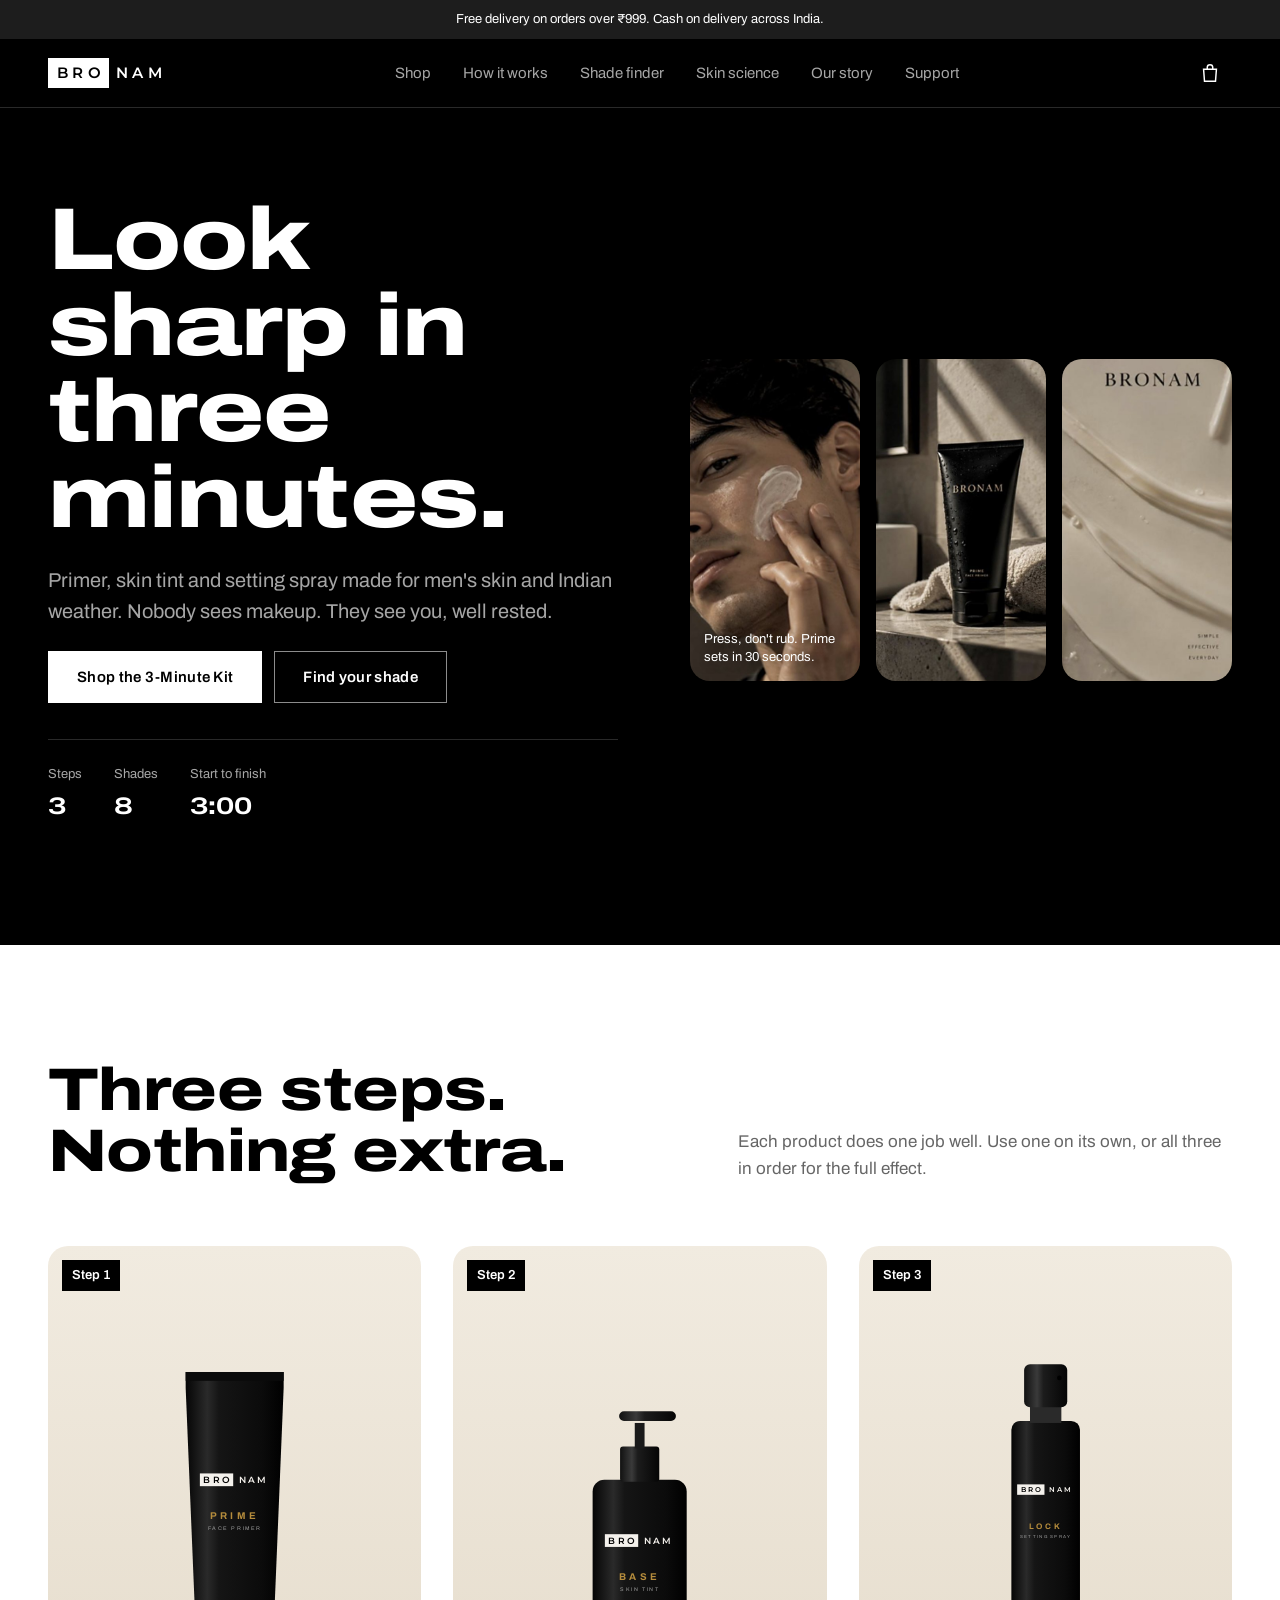
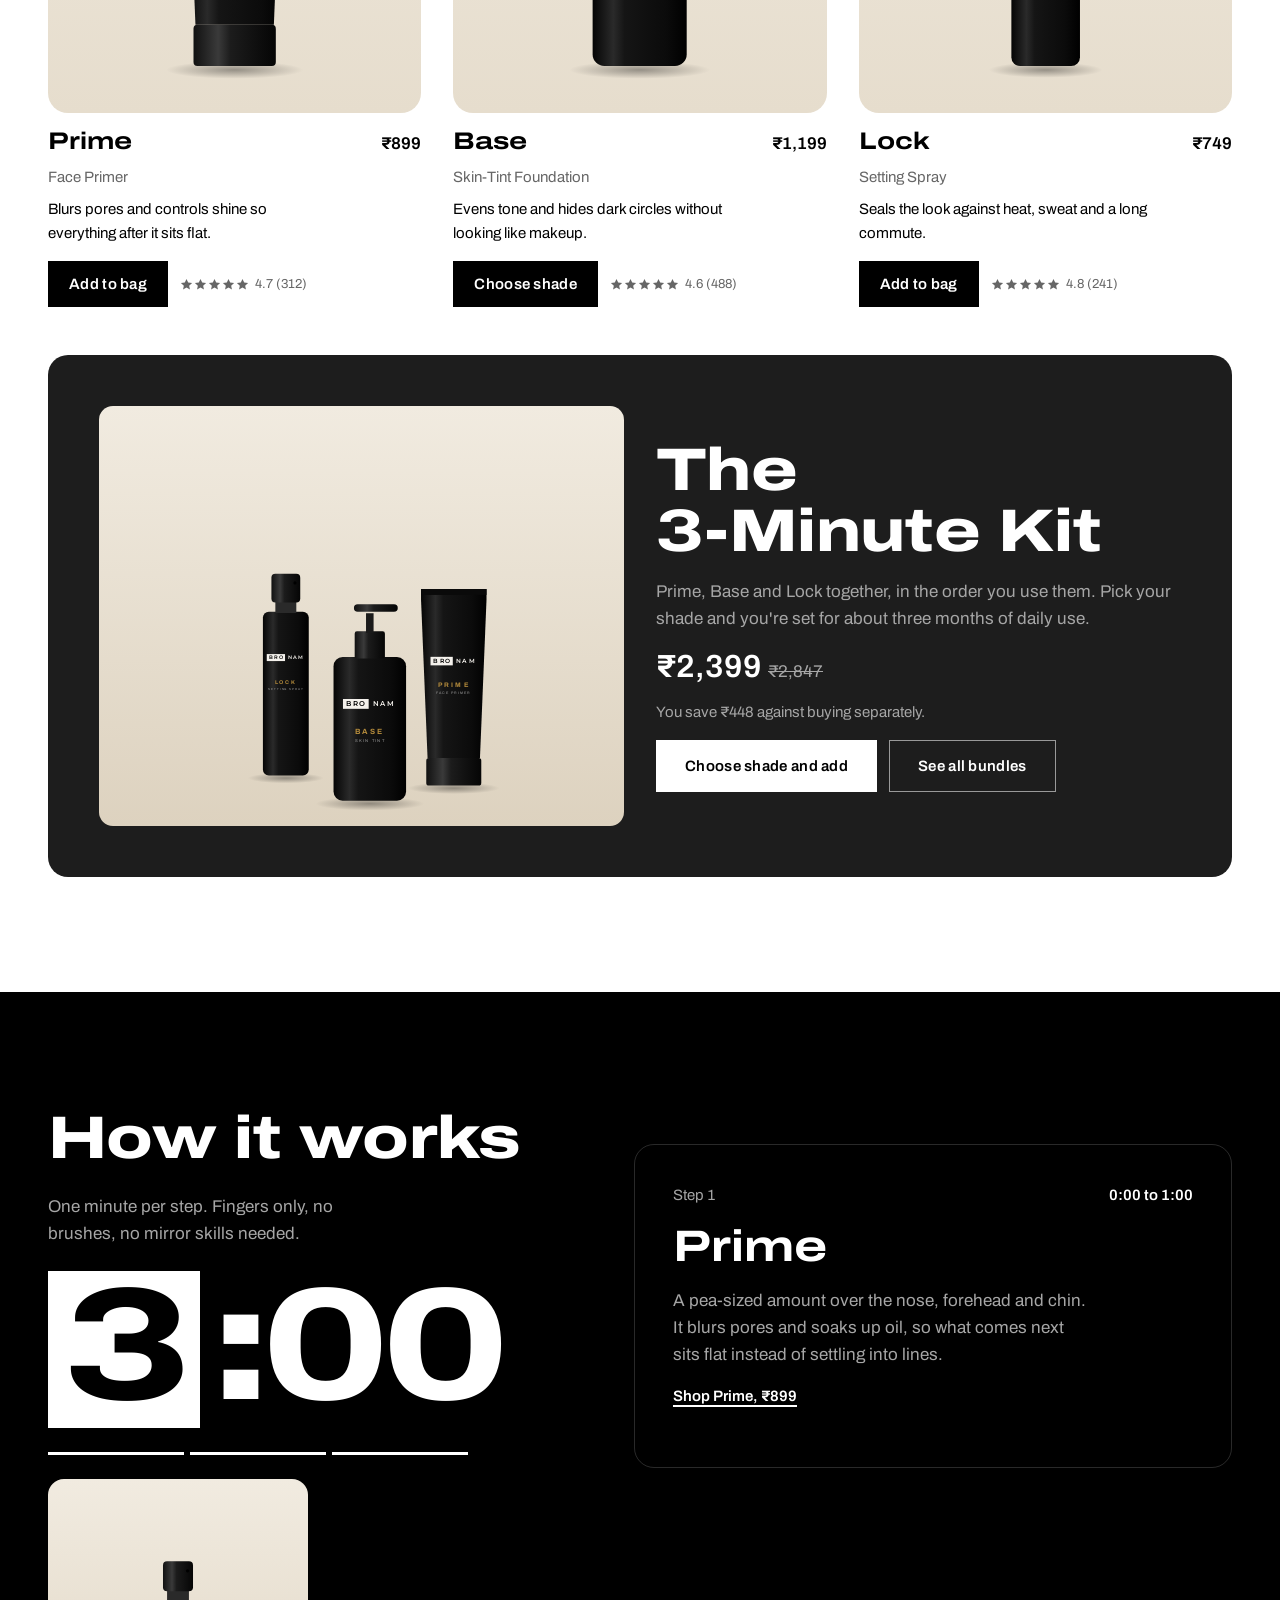
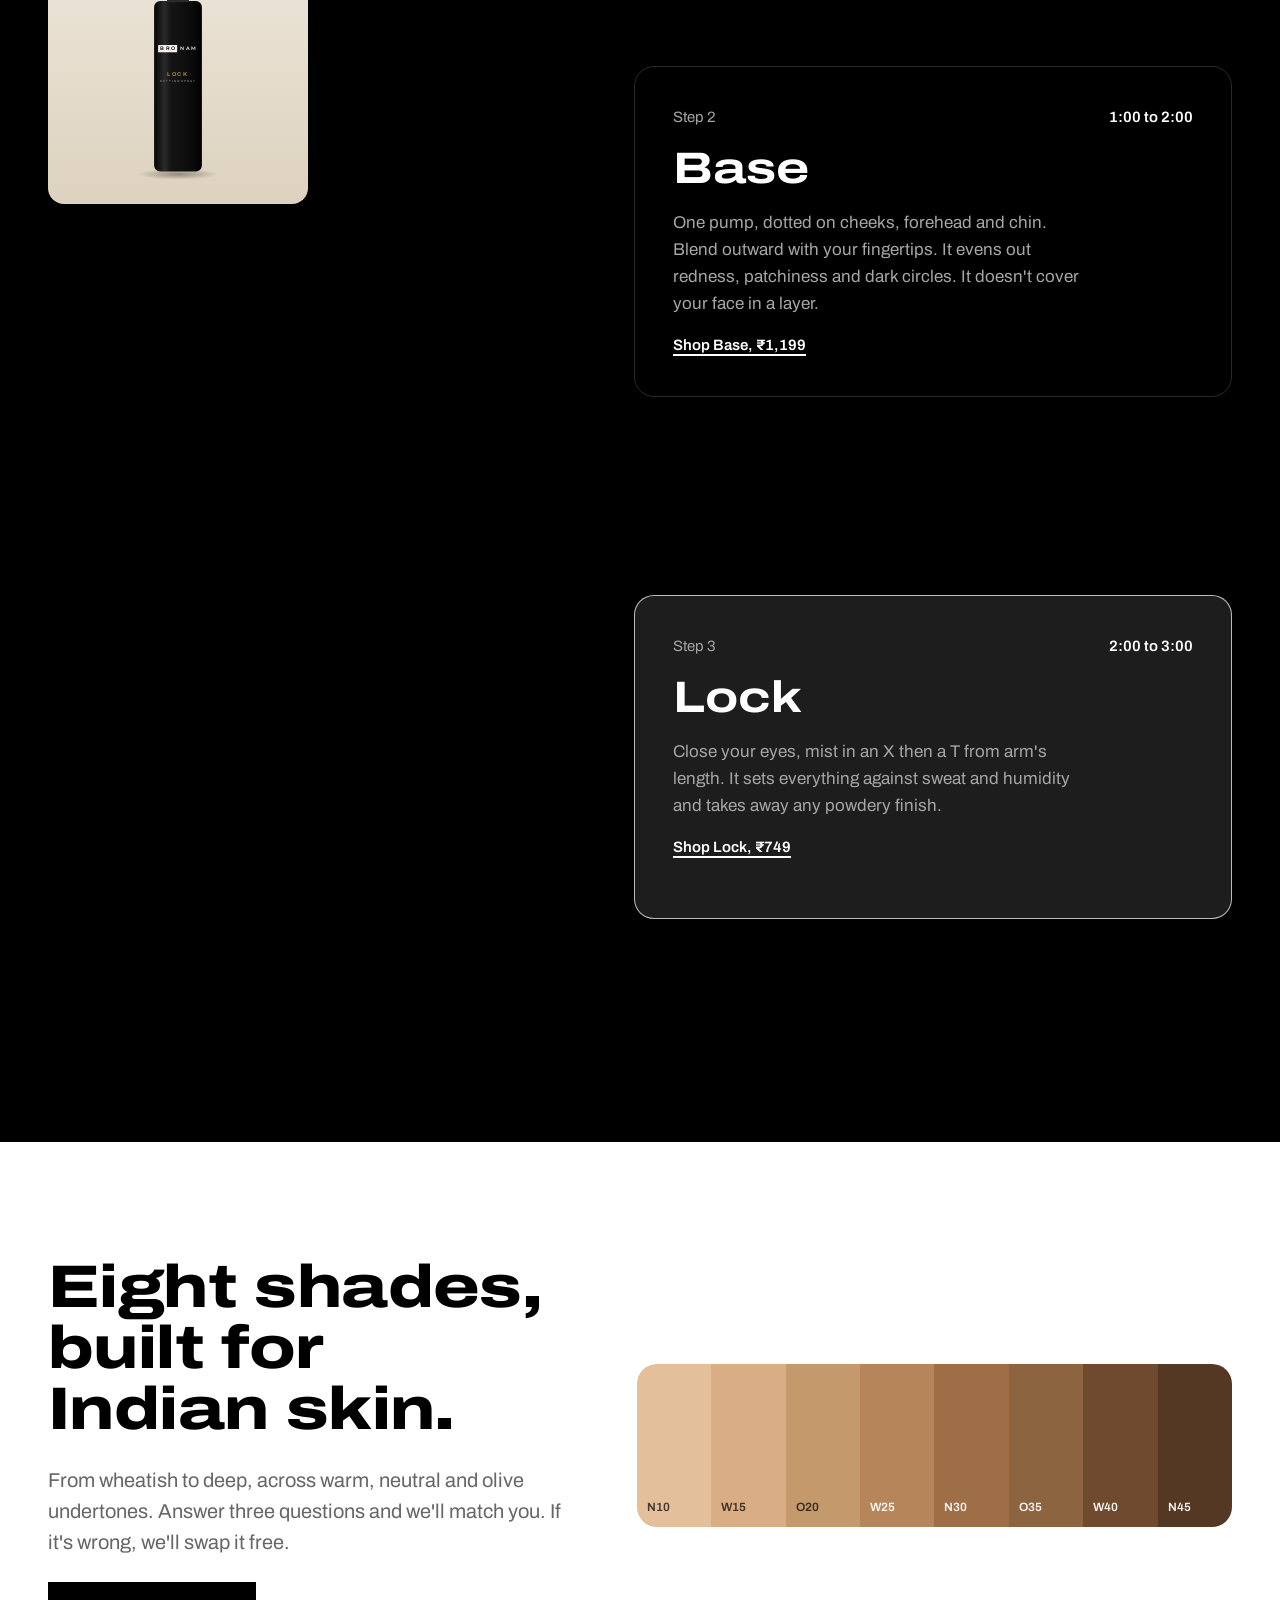
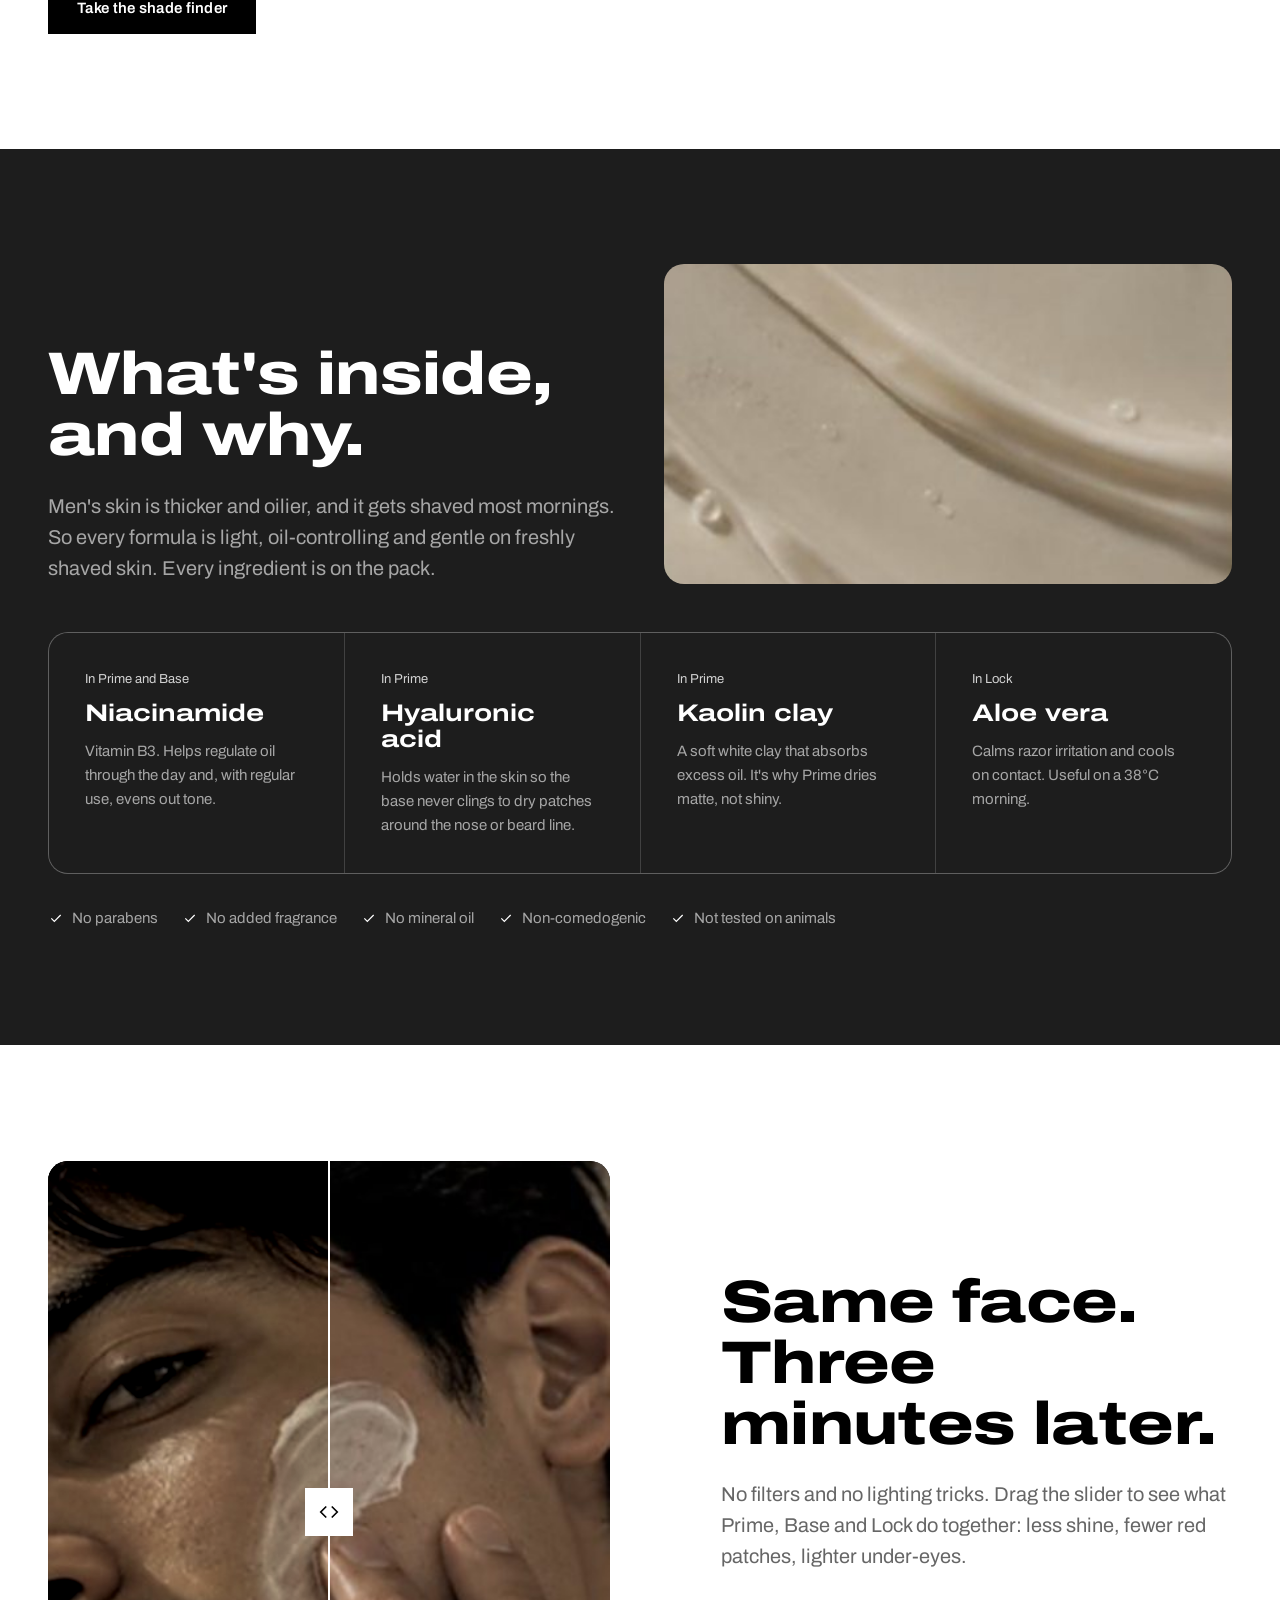
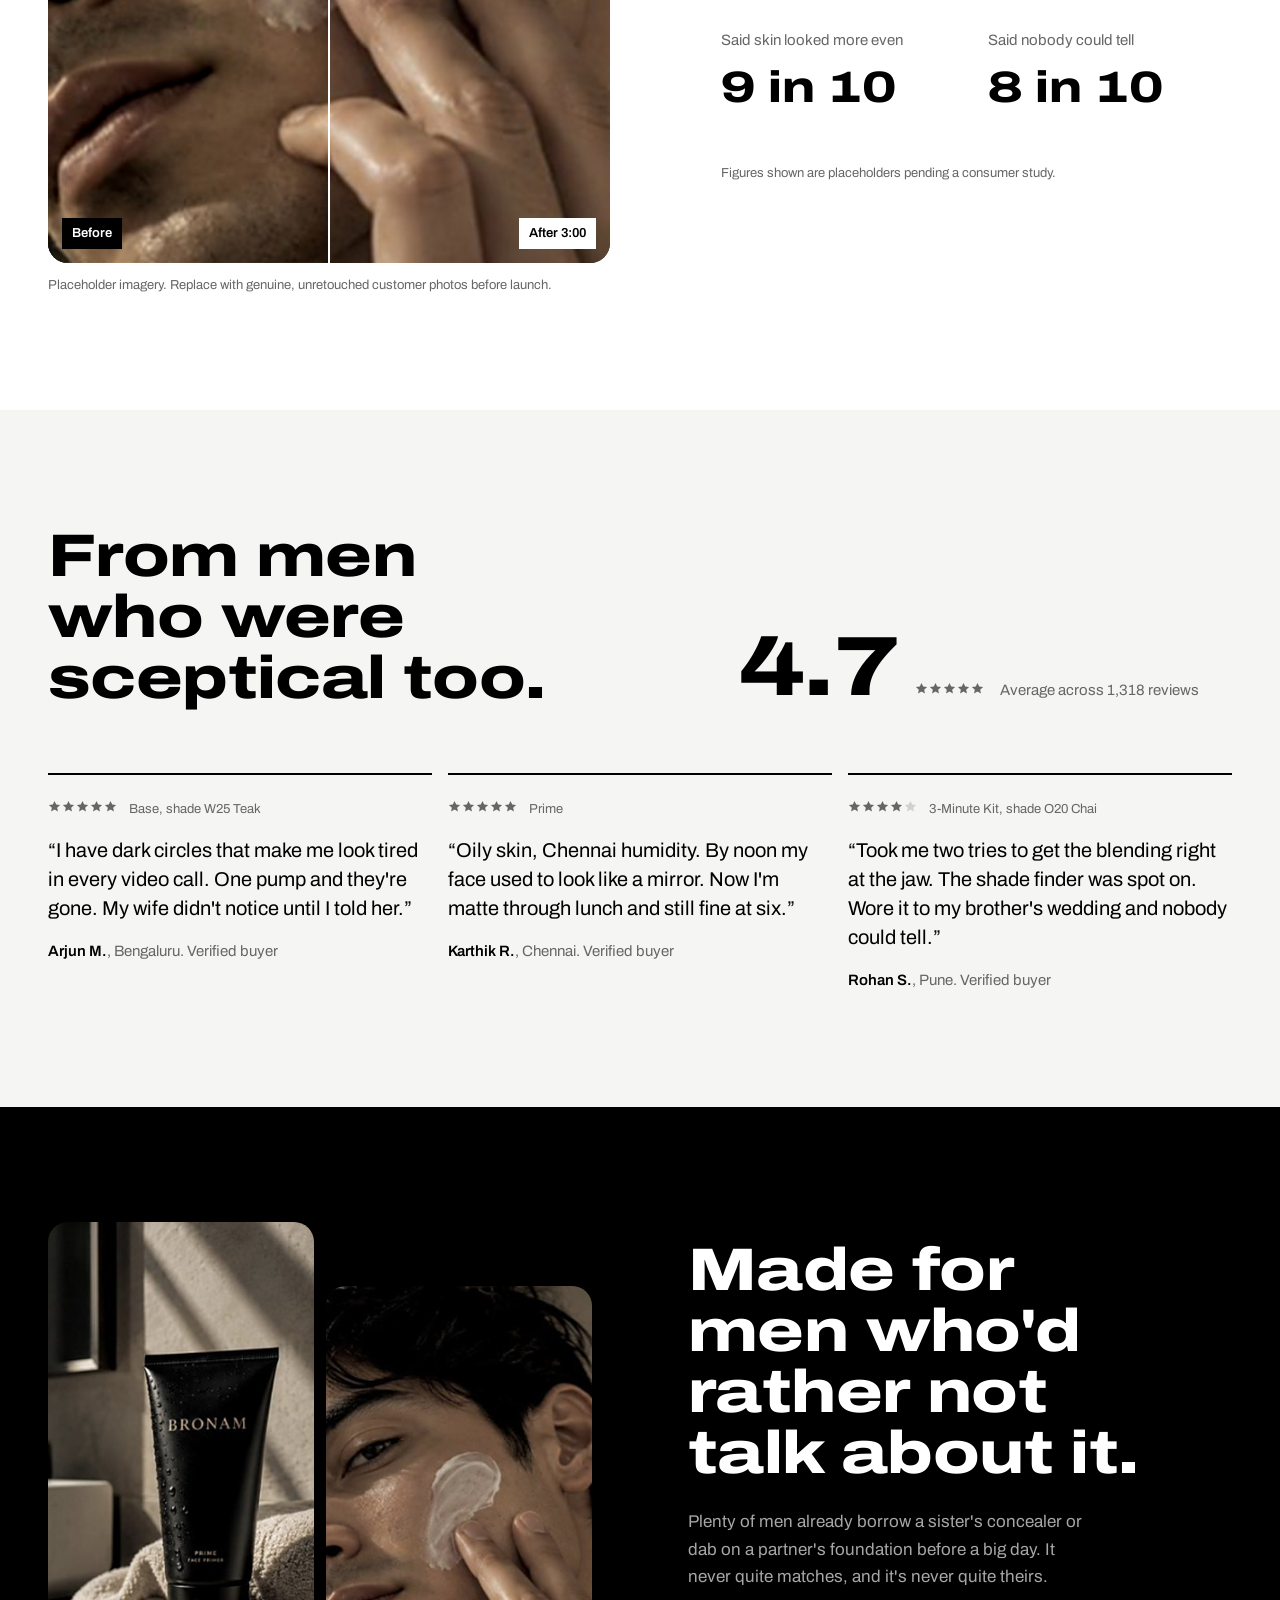
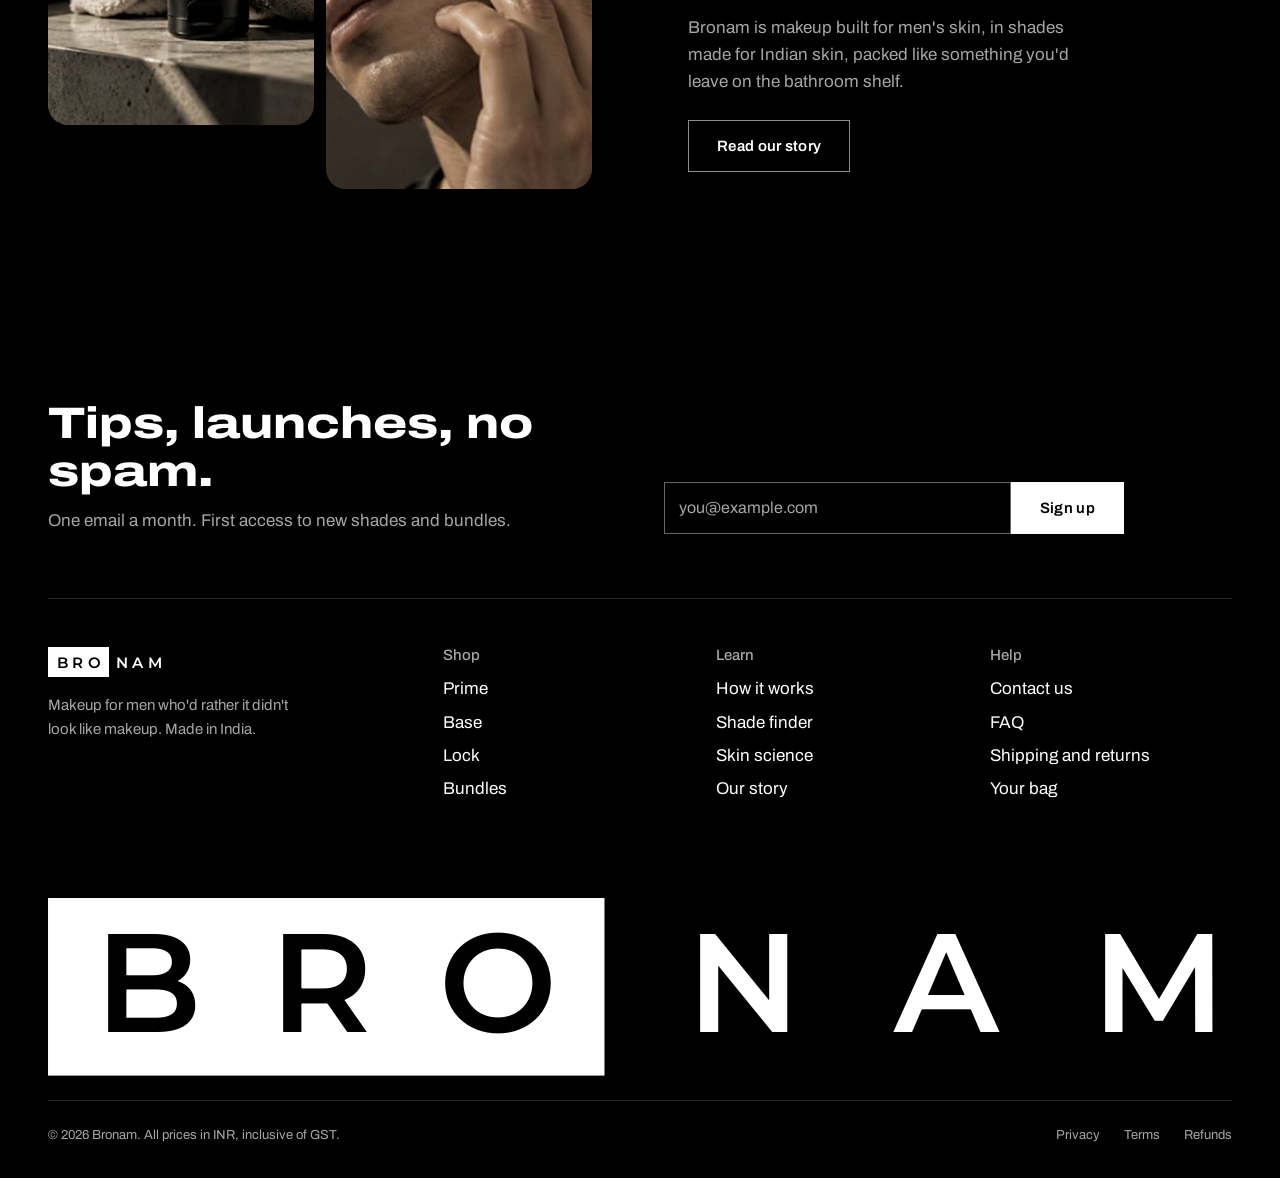
==== index.html @ a837ff8d "Build Bronam storefront: home, shop, product, shade finder, story, support, cart Static HTML/CSS/JS " ====
<!doctype html>
<html lang="en-IN">
<head>
  <meta charset="utf-8">
  <meta name="viewport" content="width=device-width, initial-scale=1">
  <title>Bronam: Look sharp in three minutes</title>
  <meta name="description" content="Primer, skin tint and setting spray for men. Built for Indian skin and Indian weather. Ready in three minutes.">
  <meta name="theme-color" content="#000000">
  <link rel="icon" href="assets/img/favicon.svg" type="image/svg+xml">
  <link rel="preload" href="assets/fonts/archivo-latin.woff2" as="font" type="font/woff2" crossorigin>
  <link rel="stylesheet" href="assets/css/styles.css">
</head>
<body data-page="home">
  <a class="skip-link" href="#main">Skip to content</a>

  <div class="announce">Free delivery on orders over ₹999. Cash on delivery across India.</div>
  <header class="site-header">
    <div class="wrap site-header__inner">
      <a class="logo" href="index.html" aria-label="Bronam home"><span class="logo__box">BRO</span><span class="logo__rest">NAM</span></a>
      <nav class="nav" aria-label="Primary">
        <a href="shop.html">Shop</a>
        <a href="index.html#routine">How it works</a>
        <a href="shade-finder.html">Shade finder</a>
        <a href="index.html#science">Skin science</a>
        <a href="about.html">Our story</a>
        <a href="support.html">Support</a>
      </nav>
      <div class="header-actions">
        <a class="icon-btn" href="cart.html" data-open-cart aria-label="Bag">
          <svg viewBox="0 0 24 24" fill="none" stroke="currentColor" stroke-width="1.6" aria-hidden="true"><path d="M5 8h14l-1 13H6L5 8Z"/><path d="M9 8V6a3 3 0 0 1 6 0v2"/></svg>
          <span class="cart-count"></span>
        </a>
        <button class="icon-btn menu-toggle" data-open-menu aria-controls="mobile-menu" aria-expanded="false" aria-label="Open menu">
          <svg viewBox="0 0 24 24" fill="none" stroke="currentColor" stroke-width="1.6" aria-hidden="true"><path d="M3 7h18M3 12h18M3 17h18"/></svg>
        </button>
      </div>
    </div>
  </header>

  <main id="main">
    <!-- HERO -->
    <section class="hero on-dark" aria-labelledby="hero-title">
      <div class="wrap hero__grid">
        <div class="hero__copy">
          <h1 id="hero-title" class="display h1">Look sharp in three minutes.</h1>
          <p class="lede">Primer, skin tint and setting spray made for men's skin and Indian weather. Nobody sees makeup. They see you, well rested.</p>
          <div class="btn-row">
            <a class="btn" href="product.html?id=kit">Shop the 3-Minute Kit</a>
            <a class="btn btn--ghost" href="shade-finder.html">Find your shade</a>
          </div>
          <dl class="hero__facts">
            <div><dt>Steps</dt><dd>3</dd></div>
            <div><dt>Shades</dt><dd>8</dd></div>
            <div><dt>Start to finish</dt><dd class="num">3:00</dd></div>
          </dl>
        </div>
        <div class="hero__panels">
          <figure class="panel" style="margin:0">
            <img src="assets/img/model-apply.jpg" alt="Man pressing primer onto his cheek" width="430" height="924" fetchpriority="high">
            <figcaption class="panel__caption">Press, don't rub. Prime sets in 30 seconds.</figcaption>
          </figure>
          <figure class="panel" style="margin:0">
            <img src="assets/img/prime-tube-scene.jpg" alt="Black Bronam Prime tube on a stone basin" width="524" height="924">
          </figure>
          <figure class="panel panel--light" style="margin:0">
            <img src="assets/img/texture-cream.jpg" alt="Close-up of the primer's smooth texture" width="436" height="924">
          </figure>
        </div>
      </div>
    </section>

    <!-- PRODUCT RANGE -->
    <section class="section" aria-labelledby="range-title">
      <div class="wrap">
        <div class="section-head section-head--split">
          <h2 id="range-title" class="display h2">Three steps. Nothing extra.</h2>
          <p class="muted">Each product does one job well. Use one on its own, or all three in order for the full effect.</p>
        </div>
        <div class="product-grid" id="home-products"></div>

        <div class="kit-feature on-charcoal">
          <div class="kit-feature__media" data-render="kit" data-title="The 3-Minute Kit: Prime, Base and Lock"></div>
          <div class="kit-feature__copy">
            <h3 class="display h2">The <span class="nowrap">3-Minute</span> Kit</h3>
            <p class="muted">Prime, Base and Lock together, in the order you use them. Pick your shade and you're set for about three months of daily use.</p>
            <p class="h3 num" style="font-weight:600">₹2,399 <s class="muted" style="font-weight:400;font-size:var(--t-md)">₹2,847</s></p>
            <p class="kit-feature__save">You save ₹448 against buying separately.</p>
            <div class="btn-row"><a class="btn" href="product.html?id=kit">Choose shade and add</a><a class="btn btn--ghost" href="shop.html?filter=bundle">See all bundles</a></div>
          </div>
        </div>
      </div>
    </section>

    <!-- ROUTINE -->
    <section class="section on-dark routine" id="routine" aria-labelledby="routine-title">
      <div class="wrap routine__grid">
        <div class="routine__clock">
          <h2 id="routine-title" class="display h2">How it works</h2>
          <p class="muted" style="max-width:34ch">One minute per step. Fingers only, no brushes, no mirror skills needed.</p>
          <div class="timer" aria-hidden="true"><span class="timer__box" data-timer-min>0</span><span>:00</span></div>
          <div class="timer-bar" aria-hidden="true"><span></span><span></span><span></span></div>
          <div class="routine__render" data-routine-render></div>
        </div>
        <ol class="steps">
          <li class="step" data-step="1" data-render-kind="tube">
            <div class="step__head"><span class="step__n">Step 1</span><span class="step__time">0:00 to 1:00</span></div>
            <h3>Prime</h3>
            <p>A pea-sized amount over the nose, forehead and chin. It blurs pores and soaks up oil, so what comes next sits flat instead of settling into lines.</p>
            <a class="link small" href="product.html?id=prime">Shop Prime, ₹899</a>
          </li>
          <li class="step" data-step="2" data-render-kind="pump">
            <div class="step__head"><span class="step__n">Step 2</span><span class="step__time">1:00 to 2:00</span></div>
            <h3>Base</h3>
            <p>One pump, dotted on cheeks, forehead and chin. Blend outward with your fingertips. It evens out redness, patchiness and dark circles. It doesn't cover your face in a layer.</p>
            <a class="link small" href="product.html?id=base">Shop Base, ₹1,199</a>
          </li>
          <li class="step" data-step="3" data-render-kind="spray">
            <div class="step__head"><span class="step__n">Step 3</span><span class="step__time">2:00 to 3:00</span></div>
            <h3>Lock</h3>
            <p>Close your eyes, mist in an X then a T from arm's length. It sets everything against sweat and humidity and takes away any powdery finish.</p>
            <a class="link small" href="product.html?id=lock">Shop Lock, ₹749</a>
          </li>
        </ol>
      </div>
    </section>

    <!-- SHADE FINDER TEASER -->
    <section class="section" aria-labelledby="shade-title">
      <div class="wrap shade-teaser">
        <div class="stack-5">
          <h2 id="shade-title" class="display h2">Eight shades, built for Indian skin.</h2>
          <p class="muted lede">From wheatish to deep, across warm, neutral and olive undertones. Answer three questions and we'll match you. If it's wrong, we'll swap it free.</p>
          <div class="btn-row"><a class="btn" href="shade-finder.html">Take the shade finder</a></div>
        </div>
        <div class="swatch-strip" id="swatch-strip" role="img" aria-label="Base shade range from N10 Wheat to N45 Ebony"></div>
      </div>
    </section>

    <!-- SKIN SCIENCE -->
    <section class="section on-charcoal" id="science" aria-labelledby="science-title">
      <div class="wrap">
        <div class="science__split">
          <div class="stack-5">
            <h2 id="science-title" class="display h2">What's inside, and why.</h2>
            <p class="muted lede">Men's skin is thicker and oilier, and it gets shaved most mornings. So every formula is light, oil-controlling and gentle on freshly shaved skin. Every ingredient is on the pack.</p>
          </div>
          <div class="science__img"><img src="assets/img/texture-detail.jpg" alt="Macro shot of a smooth cream texture" width="436" height="520" loading="lazy"></div>
        </div>
        <div class="ingredients">
          <article class="ingredient">
            <span class="ingredient__where">In Prime and Base</span>
            <h3>Niacinamide</h3>
            <p>Vitamin B3. Helps regulate oil through the day and, with regular use, evens out tone.</p>
          </article>
          <article class="ingredient">
            <span class="ingredient__where">In Prime</span>
            <h3>Hyaluronic acid</h3>
            <p>Holds water in the skin so the base never clings to dry patches around the nose or beard line.</p>
          </article>
          <article class="ingredient">
            <span class="ingredient__where">In Prime</span>
            <h3>Kaolin clay</h3>
            <p>A soft white clay that absorbs excess oil. It's why Prime dries matte, not shiny.</p>
          </article>
          <article class="ingredient">
            <span class="ingredient__where">In Lock</span>
            <h3>Aloe vera</h3>
            <p>Calms razor irritation and cools on contact. Useful on a 38°C morning.</p>
          </article>
        </div>
        <!-- Confirm every claim below with your formulator before launch. -->
        <ul class="free-from" aria-label="Formulated without">
          <li><svg viewBox="0 0 24 24" fill="none" stroke="currentColor" stroke-width="1.8" aria-hidden="true"><path d="m5 12.5 4.5 4.5L19 7.5"/></svg>No parabens</li>
          <li><svg viewBox="0 0 24 24" fill="none" stroke="currentColor" stroke-width="1.8" aria-hidden="true"><path d="m5 12.5 4.5 4.5L19 7.5"/></svg>No added fragrance</li>
          <li><svg viewBox="0 0 24 24" fill="none" stroke="currentColor" stroke-width="1.8" aria-hidden="true"><path d="m5 12.5 4.5 4.5L19 7.5"/></svg>No mineral oil</li>
          <li><svg viewBox="0 0 24 24" fill="none" stroke="currentColor" stroke-width="1.8" aria-hidden="true"><path d="m5 12.5 4.5 4.5L19 7.5"/></svg>Non-comedogenic</li>
          <li><svg viewBox="0 0 24 24" fill="none" stroke="currentColor" stroke-width="1.8" aria-hidden="true"><path d="m5 12.5 4.5 4.5L19 7.5"/></svg>Not tested on animals</li>
        </ul>
      </div>
    </section>

    <!-- BEFORE / AFTER -->
    <section class="section" aria-labelledby="ba-title">
      <div class="wrap ba">
        <div>
          <!-- PLACEHOLDER: replace both images with real, unretouched before/after photos of the same person. -->
          <div class="compare" data-compare>
            <img src="assets/img/model-apply.jpg" alt="After applying Bronam" width="430" height="924" loading="lazy">
            <div class="compare__before" style="position:absolute;inset:0">
              <img src="assets/img/model-apply.jpg" alt="Before applying Bronam" width="430" height="924" loading="lazy">
            </div>
            <div class="compare__line"></div>
            <div class="compare__knob"><svg viewBox="0 0 24 24" fill="none" stroke="currentColor" stroke-width="1.8" aria-hidden="true"><path d="m9 6-6 6 6 6M15 6l6 6-6 6"/></svg></div>
            <span class="compare__label compare__label--before">Before</span>
            <span class="compare__label compare__label--after">After 3:00</span>
            <input type="range" min="0" max="100" value="50" aria-label="Drag to compare before and after">
          </div>
          <p class="placeholder-note">Placeholder imagery. Replace with genuine, unretouched customer photos before launch.</p>
        </div>
        <div class="stack-5">
          <h2 id="ba-title" class="display h2">Same face. Three minutes later.</h2>
          <p class="muted lede">No filters and no lighting tricks. Drag the slider to see what Prime, Base and Lock do together: less shine, fewer red patches, lighter under-eyes.</p>
          <!-- PLACEHOLDER figures: replace with results from your own consumer study. -->
          <dl class="ba__stats">
            <div><dt>Said skin looked more even</dt><dd class="num">9 in 10</dd></div>
            <div><dt>Said nobody could tell</dt><dd class="num">8 in 10</dd></div>
          </dl>
          <p class="xs muted">Figures shown are placeholders pending a consumer study.</p>
        </div>
      </div>
    </section>

    <!-- REVIEWS -->
    <section class="section on-paper" aria-labelledby="reviews-title">
      <div class="wrap">
        <div class="section-head section-head--split">
          <h2 id="reviews-title" class="display h2">From men who were sceptical too.</h2>
          <div class="reviews-summary">
            <span class="reviews-summary__score num">4.7</span>
            <span class="rating" id="summary-stars"></span>
            <span class="muted small">Average across 1,318 reviews</span>
          </div>
        </div>
        <!-- PLACEHOLDER reviews: replace with verified customer reviews (e.g. from your Shopify review app). -->
        <div class="reviews">
          <article class="review">
            <div class="review__meta"><span data-stars="5"></span><span>Base, shade W25 Teak</span></div>
            <blockquote>“I have dark circles that make me look tired in every video call. One pump and they're gone. My wife didn't notice until I told her.”</blockquote>
            <footer><strong>Arjun M.</strong>, Bengaluru. Verified buyer</footer>
          </article>
          <article class="review">
            <div class="review__meta"><span data-stars="5"></span><span>Prime</span></div>
            <blockquote>“Oily skin, Chennai humidity. By noon my face used to look like a mirror. Now I'm matte through lunch and still fine at six.”</blockquote>
            <footer><strong>Karthik R.</strong>, Chennai. Verified buyer</footer>
          </article>
          <article class="review">
            <div class="review__meta"><span data-stars="4"></span><span>3-Minute Kit, shade O20 Chai</span></div>
            <blockquote>“Took me two tries to get the blending right at the jaw. The shade finder was spot on. Wore it to my brother's wedding and nobody could tell.”</blockquote>
            <footer><strong>Rohan S.</strong>, Pune. Verified buyer</footer>
          </article>
        </div>
      </div>
    </section>

    <!-- STORY TEASER -->
    <section class="section on-dark" aria-labelledby="story-title">
      <div class="wrap story">
        <div class="story__media">
          <div class="panel"><img src="assets/img/prime-tube-scene.jpg" alt="Bronam Prime tube beside a folded towel" width="524" height="924" loading="lazy"></div>
          <div class="panel"><img src="assets/img/model-apply.jpg" alt="Man applying Bronam primer" width="430" height="924" loading="lazy" style="object-position:20% 50%"></div>
        </div>
        <div class="story__copy">
          <h2 id="story-title" class="display h2">Made for men who'd rather not talk about it.</h2>
          <p>Plenty of men already borrow a sister's concealer or dab on a partner's foundation before a big day. It never quite matches, and it's never quite theirs.</p>
          <p>Bronam is makeup built for men's skin, in shades made for Indian skin, packed like something you'd leave on the bathroom shelf.</p>
          <div><a class="btn btn--ghost" href="about.html">Read our story</a></div>
        </div>
      </div>
    </section>
  </main>

  <footer class="site-footer">
    <div class="wrap">
      <div class="footer-top">
        <div>
          <h2>Tips, launches, no spam.</h2>
          <p>One email a month. First access to new shades and bundles.</p>
        </div>
        <form class="inline-form on-dark" data-newsletter novalidate>
          <label class="visually-hidden" for="nl-email">Email address</label>
          <input class="input" id="nl-email" type="email" name="email" placeholder="you@example.com" autocomplete="email" required>
          <button class="btn" type="submit">Sign up</button>
        </form>
      </div>
      <div class="footer-links">
        <div class="footer-brand">
          <a class="logo" href="index.html" aria-label="Bronam home"><span class="logo__box">BRO</span><span class="logo__rest">NAM</span></a>
          <p>Makeup for men who'd rather it didn't look like makeup. Made in India.</p>
        </div>
        <div>
          <h3>Shop</h3>
          <ul>
            <li><a href="product.html?id=prime">Prime</a></li>
            <li><a href="product.html?id=base">Base</a></li>
            <li><a href="product.html?id=lock">Lock</a></li>
            <li><a href="shop.html?filter=bundle">Bundles</a></li>
          </ul>
        </div>
        <div>
          <h3>Learn</h3>
          <ul>
            <li><a href="index.html#routine">How it works</a></li>
            <li><a href="shade-finder.html">Shade finder</a></li>
            <li><a href="index.html#science">Skin science</a></li>
            <li><a href="about.html">Our story</a></li>
          </ul>
        </div>
        <div>
          <h3>Help</h3>
          <ul>
            <li><a href="support.html">Contact us</a></li>
            <li><a href="support.html#faq">FAQ</a></li>
            <li><a href="support.html#shipping">Shipping and returns</a></li>
            <li><a href="cart.html">Your bag</a></li>
          </ul>
        </div>
      </div>
      <svg class="footer-mark" viewBox="0 0 1000 150" aria-hidden="true" focusable="false">
        <rect x="0" y="0" width="470" height="150" fill="#fff"/>
        <text x="40" y="113" textLength="390" lengthAdjust="spacing" font-family="Montserrat, Archivo, sans-serif" font-weight="600" font-size="118" fill="#000">BRO</text>
        <text x="540" y="113" textLength="455" lengthAdjust="spacing" font-family="Montserrat, Archivo, sans-serif" font-weight="600" font-size="118" fill="#fff">NAM</text>
      </svg>
      <div class="footer-bottom">
        <span>© <span data-year>2026</span> Bronam. All prices in INR, inclusive of GST.</span>
        <nav class="legal" aria-label="Legal"><a href="support.html#policies">Privacy</a><a href="support.html#policies">Terms</a><a href="support.html#shipping">Refunds</a></nav>
      </div>
    </div>
  </footer>

  <script src="assets/js/catalog.js"></script>
  <script src="assets/js/renders.js"></script>
  <script src="assets/js/main.js"></script>
  <script src="assets/js/pages.js"></script>
</body>
</html>
---- assets/css/styles.css ----
/* ==========================================================================
   BRONAM — site styles
   Palette: black / white / charcoal. Bone, gold, clay live only in imagery.
   Type: Archivo (expanded for display, normal for text). Montserrat for the logo.
   ========================================================================== */

:root {
  --black: #000;
  --white: #fff;
  --charcoal: #1d1d1d;
  --charcoal-2: #2a2a2a;
  --graphite: #3b3b3b;
  --grey-600: #666;          /* text on white: 5.7:1 */
  --grey-300: #a6a6a6;       /* text on black: 8.6:1 */
  --line-light: #e3e3e3;
  --line-dark: rgba(255, 255, 255, 0.16);
  --paper: #f5f5f4;          /* off-white UI surface */

  /* imagery only */
  --bone: #f1ebe0;
  --gold: #b58c3c;
  --clay: #8b6f5c;

  --font: "Archivo", "Helvetica Neue", Arial, sans-serif;
  --font-logo: "Montserrat", "Archivo", sans-serif;

  /* scale: 13 / 15 / 17 / 20 / 24 / 32 / 44 / 60 / 84 */
  --t-xs: 0.8125rem;
  --t-sm: 0.9375rem;
  --t-md: 1.0625rem;
  --t-lg: 1.25rem;
  --t-xl: 1.5rem;
  --t-2xl: clamp(1.625rem, 1.2rem + 1.4vw, 2rem);
  --t-3xl: clamp(2rem, 1.3rem + 2.6vw, 2.75rem);
  --t-4xl: clamp(2.4rem, 1.4rem + 4vw, 3.75rem);
  --t-5xl: clamp(2.75rem, 1.2rem + 6.4vw, 5.25rem);

  --s-1: 4px; --s-2: 8px; --s-3: 12px; --s-4: 16px; --s-5: 24px;
  --s-6: 32px; --s-7: 48px; --s-8: 64px; --s-9: 96px; --s-10: 128px;

  --gutter: clamp(16px, 4vw, 48px);
  --max: 1280px;
  --radius-img: 20px;
  --header-h: 68px;

  --ease-out: cubic-bezier(0.22, 1, 0.36, 1);
  --ease-in: cubic-bezier(0.55, 0, 1, 0.45);
  --dur-fast: 160ms;
  --dur: 280ms;
  --dur-slow: 520ms;

  --z-header: 40;
  --z-drawer: 100;
  --z-toast: 120;
}

/* ---------- fonts (self-hosted) ---------- */
@font-face { font-family: "Archivo"; font-style: normal; font-weight: 100 900; font-stretch: 62% 125%; font-display: swap;
  src: url(../fonts/archivo-latin.woff2) format("woff2");
  unicode-range: U+0000-00FF, U+0131, U+0152-0153, U+02BB-02BC, U+02C6, U+02DA, U+02DC, U+0304, U+0308, U+0329, U+2000-206F, U+20AC, U+2122, U+2191, U+2193, U+2212, U+2215, U+FEFF, U+FFFD; }
@font-face { font-family: "Archivo"; font-style: normal; font-weight: 100 900; font-stretch: 62% 125%; font-display: swap;
  src: url(../fonts/archivo-latin-ext.woff2) format("woff2");
  unicode-range: U+0100-02BA, U+02BD-02C5, U+02C7-02CC, U+02CE-02D7, U+02DD-02FF, U+1E00-1E9F, U+20A0-20AB, U+20AD-20C0, U+2C60-2C7F, U+A720-A7FF; }
@font-face { font-family: "Montserrat"; font-style: normal; font-weight: 600; font-display: swap;
  src: url(../fonts/montserrat-600-latin.woff2) format("woff2"); }

/* ---------- reset ---------- */
*, *::before, *::after { box-sizing: border-box; }
html { -webkit-text-size-adjust: 100%; scroll-padding-top: calc(var(--header-h) + 16px); }
body {
  margin: 0;
  font-family: var(--font);
  font-size: var(--t-md);
  line-height: 1.6;
  color: var(--black);
  background: var(--white);
  -webkit-font-smoothing: antialiased;
  text-rendering: optimizeLegibility;
}
img, svg, video { display: block; max-width: 100%; }
img { height: auto; }
a { color: inherit; }
button, input, select, textarea { font: inherit; color: inherit; }
button { cursor: pointer; }
h1, h2, h3, h4 { margin: 0; line-height: 1.08; }
p { margin: 0; }
ul, ol { margin: 0; padding: 0; }
[hidden] { display: none !important; }

:focus-visible { outline: 2px solid currentColor; outline-offset: 3px; }
.on-dark :focus-visible { outline-color: var(--white); }

.visually-hidden {
  position: absolute !important; width: 1px; height: 1px; padding: 0; margin: -1px;
  overflow: hidden; clip: rect(0 0 0 0); white-space: nowrap; border: 0;
}
.skip-link {
  position: absolute; left: 16px; top: -60px; z-index: 200;
  background: var(--white); color: var(--black); padding: 10px 16px; text-decoration: none; font-weight: 600;
}
.skip-link:focus { top: 12px; }

/* ---------- layout ---------- */
.wrap { width: 100%; max-width: var(--max); margin-inline: auto; padding-inline: var(--gutter); }
.section { padding-block: clamp(64px, 9vw, 128px); }
.section--tight { padding-block: clamp(48px, 6vw, 80px); }
.on-dark { background: var(--black); color: var(--white); }
.on-charcoal { background: var(--charcoal); color: var(--white); }
.on-paper { background: var(--paper); }
.muted { color: var(--grey-600); }
.on-dark .muted, .on-charcoal .muted { color: var(--grey-300); }

/* ---------- type ---------- */
.display {
  font-stretch: 125%;
  font-weight: 800;
  letter-spacing: -0.01em;
  text-wrap: balance;
}
.h1 { font-size: var(--t-5xl); line-height: 0.98; }
.h2 { font-size: var(--t-4xl); line-height: 1.02; }
.h3 { font-size: var(--t-2xl); line-height: 1.12; }
.lede { font-size: var(--t-lg); line-height: 1.55; max-width: 34em; }
.small { font-size: var(--t-sm); }
.xs { font-size: var(--t-xs); }
.num { font-variant-numeric: tabular-nums; }
.section-head { display: grid; gap: var(--s-4); margin-bottom: clamp(32px, 5vw, 64px); max-width: 44rem; }
.section-head--split {
  max-width: none; grid-template-columns: 1fr; align-items: end;
}
@media (min-width: 860px) {
  .section-head--split { grid-template-columns: 1.3fr 1fr; gap: var(--s-7); }
}

/* ---------- logo ---------- */
.logo {
  display: inline-flex; align-items: center; gap: 0.42em;
  font-family: var(--font-logo); font-weight: 600; letter-spacing: 0.3em;
  font-size: 15px; text-decoration: none; line-height: 1; white-space: nowrap;
}
.logo__box {
  background: var(--white); color: var(--black);
  padding: 0.5em 0.28em 0.5em 0.58em;   /* letter-spacing adds trailing space; balance on left */
}
.logo__rest { padding-block: 0.5em; }
.logo--on-light .logo__box { background: var(--black); color: var(--white); }
.logo--lg { font-size: clamp(22px, 3vw, 34px); }

/* ---------- buttons ---------- */
.btn {
  --bg: var(--black); --fg: var(--white); --bd: var(--black);
  display: inline-flex; align-items: center; justify-content: center; gap: 10px;
  min-height: 52px; padding: 0 28px;
  background: var(--bg); color: var(--fg); border: 1.5px solid var(--bd);
  font-weight: 600; font-size: var(--t-sm); letter-spacing: 0.02em;
  text-decoration: none; border-radius: 0; cursor: pointer;
  transition: background var(--dur-fast) var(--ease-out), color var(--dur-fast) var(--ease-out), transform var(--dur-fast) var(--ease-out);
  touch-action: manipulation;
}
.btn:hover { --bg: var(--charcoal-2); --bd: var(--charcoal-2); }
.btn:active { transform: scale(0.98); }
.btn--ghost { --bg: transparent; --fg: var(--black); }
.btn--ghost:hover { --bg: var(--black); --fg: var(--white); --bd: var(--black); }
.on-dark .btn, .on-charcoal .btn, .btn--invert { --bg: var(--white); --fg: var(--black); --bd: var(--white); }
.on-dark .btn:hover, .on-charcoal .btn:hover, .btn--invert:hover { --bg: #dcdcdc; --bd: #dcdcdc; }
.on-dark .btn--ghost, .on-charcoal .btn--ghost { --bg: transparent; --fg: var(--white); --bd: rgba(255,255,255,.55); }
.on-dark .btn--ghost:hover, .on-charcoal .btn--ghost:hover { --bg: var(--white); --fg: var(--black); --bd: var(--white); }
.btn--block { width: 100%; }
.btn[disabled], .btn[aria-disabled="true"] { opacity: 0.45; cursor: not-allowed; }
.btn.is-loading { pointer-events: none; opacity: 0.7; }
.btn-row { display: flex; flex-wrap: wrap; gap: var(--s-3); }

.link {
  background: none; border: 0; padding: 0; cursor: pointer;
  font-weight: 600; text-decoration: underline; text-underline-offset: 4px; text-decoration-thickness: 1.5px;
}
.link:hover { text-decoration-thickness: 3px; }

/* ---------- header ---------- */
.announce {
  background: var(--charcoal); color: var(--white);
  font-size: var(--t-xs); text-align: center; padding: 9px var(--gutter);
}
.site-header {
  position: sticky; top: 0; z-index: var(--z-header);
  background: var(--black); color: var(--white);
  border-bottom: 1px solid var(--line-dark);
}
.site-header__inner {
  height: var(--header-h); display: flex; align-items: center; justify-content: space-between; gap: var(--s-5);
}
.nav { display: none; }
.nav a {
  text-decoration: none; font-size: var(--t-sm); color: var(--grey-300);
  padding: 8px 0; transition: color var(--dur-fast);
}
.nav a:hover, .nav a[aria-current="page"] { color: var(--white); }
.nav a[aria-current="page"] { box-shadow: inset 0 -1.5px 0 var(--white); }
.header-actions { display: flex; align-items: center; gap: var(--s-2); }
.icon-btn {
  display: inline-grid; place-items: center; width: 44px; height: 44px;
  background: transparent; border: 0; color: inherit; position: relative; text-decoration: none;
}
.icon-btn svg { width: 22px; height: 22px; }
.cart-count {
  position: absolute; top: 4px; right: 2px; min-width: 18px; height: 18px; padding: 0 4px;
  display: grid; place-items: center; border-radius: 9px;
  background: var(--white); color: var(--black); font-size: 11px; font-weight: 700;
}
.cart-count:empty, .cart-count[data-count="0"] { display: none; }
@media (min-width: 980px) {
  .nav { display: flex; gap: var(--s-6); }
  .menu-toggle { display: none; }
}

/* mobile menu */
.mobile-menu {
  position: fixed; inset: 0; z-index: var(--z-drawer);
  background: var(--black); color: var(--white);
  display: flex; flex-direction: column; padding: 0 var(--gutter) var(--s-6);
  transform: translateY(-100%); visibility: hidden;
  transition: transform var(--dur) var(--ease-out), visibility 0s linear var(--dur);
}
.mobile-menu.is-open { transform: none; visibility: visible; transition: transform var(--dur) var(--ease-out); }
.mobile-menu__top { height: var(--header-h); display: flex; align-items: center; justify-content: space-between; }
.mobile-menu nav { display: grid; margin-top: var(--s-5); }
.mobile-menu nav a {
  font-stretch: 125%; font-weight: 700; font-size: 1.75rem; text-decoration: none;
  padding: 14px 0; border-bottom: 1px solid var(--line-dark);
}
.mobile-menu__foot { margin-top: auto; display: grid; gap: var(--s-3); }

/* ---------- hero ---------- */
.hero { padding-block: clamp(40px, 7vw, 96px) clamp(56px, 8vw, 112px); overflow: hidden; }
.hero__grid { display: grid; gap: clamp(40px, 6vw, 72px); align-items: center; }
.hero__copy { display: grid; gap: var(--s-5); max-width: 40rem; }
.hero__copy .h1 { font-size: clamp(2.75rem, 1rem + 5.6vw, 5.5rem); text-wrap: pretty; }
.hero__copy .lede { color: var(--grey-300); }
.hero__facts {
  display: grid; grid-template-columns: repeat(3, auto); justify-content: start; gap: var(--s-6);
  margin-top: var(--s-3); padding-top: var(--s-5); border-top: 1px solid var(--line-dark);
}
.hero__facts dt { font-size: var(--t-xs); color: var(--grey-300); }
.hero__facts dd { margin: 2px 0 0; font-stretch: 125%; font-weight: 700; font-size: var(--t-xl); }
.hero__panels {
  display: grid; grid-template-columns: repeat(3, 1fr); gap: clamp(8px, 1.4vw, 16px); align-items: start;
}
.panel {
  border-radius: var(--radius-img); overflow: hidden; position: relative; background: var(--charcoal);
  aspect-ratio: 9 / 17;
}
.panel img { width: 100%; height: 100%; object-fit: cover; }
.hero__panels .panel:nth-child(2) { margin-top: clamp(24px, 5vw, 64px); }
.hero__panels .panel:nth-child(3) { margin-top: clamp(8px, 2vw, 24px); }
.panel__caption {
  position: absolute; left: 14px; right: 14px; bottom: 14px;
  font-size: var(--t-xs); line-height: 1.4; color: var(--white);
  text-shadow: 0 1px 12px rgba(0,0,0,.5);
}
.panel--light .panel__caption { color: var(--black); text-shadow: none; }
@media (min-width: 900px) {
  .hero__grid { grid-template-columns: 1.05fr 1fr; }
  .hero__copy { max-width: none; }
}

/* ---------- product cards ---------- */
.product-grid { display: grid; gap: var(--s-5); grid-template-columns: 1fr; }
@media (min-width: 640px) { .product-grid { grid-template-columns: repeat(2, 1fr); } }
@media (min-width: 1000px) { .product-grid { grid-template-columns: repeat(3, 1fr); gap: var(--s-6); } }

.card { display: grid; gap: var(--s-4); position: relative; }
.card__media {
  display: block; border-radius: var(--radius-img); overflow: hidden;
  background: linear-gradient(180deg, var(--bone) 0%, #e6ddcd 100%);
  aspect-ratio: 4 / 5; position: relative;
}
.card__media svg { width: 100%; height: 100%; transition: transform var(--dur-slow) var(--ease-out); }
.card:hover .card__media svg { transform: scale(1.03); }
.card__step {
  position: absolute; top: 14px; left: 14px; font-size: var(--t-xs); font-weight: 600;
  background: var(--black); color: var(--white); padding: 5px 10px;
}
.card__body { display: grid; gap: var(--s-2); }
.card__title { display: flex; justify-content: space-between; align-items: baseline; gap: var(--s-4); }
.card__title h3 { font-stretch: 125%; font-weight: 700; font-size: var(--t-xl); }
.card__title a { text-decoration: none; }
.card__title a::after { content: ""; position: absolute; inset: 0; }   /* whole card clickable */
.card__kind { color: var(--grey-600); font-size: var(--t-sm); }
.card__price { font-weight: 600; white-space: nowrap; }
.card__price s { color: var(--grey-600); font-weight: 400; margin-right: 6px; }
.card__tagline { font-size: var(--t-sm); max-width: 32ch; }
.card__foot { display: flex; gap: var(--s-3); align-items: center; margin-top: var(--s-2); position: relative; z-index: 1; }
.card__foot .btn { min-height: 46px; padding: 0 20px; }
.rating { display: inline-flex; align-items: center; gap: 6px; font-size: var(--t-xs); color: var(--grey-600); }
.on-dark .rating, .on-charcoal .rating { color: var(--grey-300); }
.stars { display: inline-flex; gap: 1px; }
.stars svg { width: 13px; height: 13px; }

/* kit feature — wide card */
.kit-feature {
  display: grid; gap: var(--s-6); align-items: center;
  background: var(--charcoal); color: var(--white); border-radius: var(--radius-img);
  padding: clamp(24px, 4vw, 56px); margin-top: var(--s-7);
}
.kit-feature__media { border-radius: 14px; overflow: hidden; background: linear-gradient(180deg, var(--bone), #ddd2bf); aspect-ratio: 5 / 4; }
.kit-feature__media svg { width: 100%; height: 100%; }
.kit-feature__copy { display: grid; gap: var(--s-4); }
.kit-feature__save { font-size: var(--t-sm); color: var(--grey-300); }
@media (min-width: 860px) { .kit-feature { grid-template-columns: 1fr 1fr; } }

/* ---------- routine (sticky timer) ---------- */
.routine__grid { display: grid; gap: var(--s-7); }
.routine__clock {
  display: grid; gap: var(--s-5); align-self: start;
}
.timer {
  font-stretch: 125%; font-weight: 800; font-size: clamp(4.5rem, 3rem + 9vw, 10rem);
  line-height: 0.9; letter-spacing: -0.03em; font-variant-numeric: tabular-nums;
  display: inline-flex; align-items: baseline;
}
.timer__box { background: var(--white); color: var(--black); padding: 0.02em 0.1em 0.06em; margin-right: 0.08em; }
.timer-bar { display: grid; grid-template-columns: repeat(3, 1fr); gap: 6px; max-width: 420px; }
.timer-bar span { height: 3px; background: var(--line-dark); position: relative; overflow: hidden; }
.timer-bar span::after {
  content: ""; position: absolute; inset: 0; background: var(--white);
  transform: scaleX(0); transform-origin: left; transition: transform var(--dur-slow) var(--ease-out);
}
.timer-bar span.is-done::after { transform: scaleX(1); }
.routine__render {
  width: min(260px, 60%); aspect-ratio: 4 / 5; border-radius: 16px; overflow: hidden;
  background: linear-gradient(180deg, var(--bone), #ddd2bf);
  display: none;
}
.routine__render svg { width: 100%; height: 100%; }
.steps { display: grid; gap: var(--s-4); list-style: none; }
.step {
  display: grid; gap: var(--s-4); padding: clamp(24px, 3vw, 40px);
  border: 1px solid var(--line-dark); border-radius: var(--radius-img);
  transition: border-color var(--dur) var(--ease-out), background var(--dur) var(--ease-out);
}
.step.is-active { border-color: rgba(255,255,255,.7); background: var(--charcoal); }
.step__head { display: flex; justify-content: space-between; align-items: baseline; gap: var(--s-4); }
.step__n { font-size: var(--t-sm); color: var(--grey-300); font-variant-numeric: tabular-nums; }
.step h3 { font-stretch: 125%; font-weight: 700; font-size: var(--t-3xl); }
.step p { color: var(--grey-300); max-width: 42ch; }
.step__time { font-weight: 600; font-variant-numeric: tabular-nums; font-size: var(--t-sm); }
.step__img { display: block; width: 100%; aspect-ratio: 16 / 10; object-fit: cover; border-radius: 12px; }
@media (min-width: 960px) {
  .routine__grid { grid-template-columns: 0.9fr 1.1fr; gap: var(--s-9); }
  .steps { gap: 22vh; padding-block: 4vh 12vh; }
  .step { min-height: 36vh; align-content: start; }
  .routine__render { display: block; }
  .routine__clock { position: sticky; top: calc(var(--header-h) + 24px); }
}
@media (max-width: 599px) {
  .panel__caption { display: none; }
  .swatch-strip div { padding: 6px 4px; justify-content: center; }
  .swatch-strip span { font-size: 9px; }
}

/* ---------- shade finder teaser + finder ---------- */
.swatches { display: flex; flex-wrap: wrap; gap: var(--s-2); }
.swatch {
  --c: #ccc;
  width: 56px; height: 56px; border-radius: 50%; background: var(--c);
  border: 0; box-shadow: inset 0 0 0 1px rgba(0,0,0,.08);
  position: relative; transition: transform var(--dur-fast) var(--ease-out);
}
button.swatch:hover { transform: scale(1.06); }
.swatch[aria-pressed="true"], .swatch[aria-checked="true"] { box-shadow: 0 0 0 3px var(--white), 0 0 0 5px var(--black); }
.swatch-strip { display: grid; grid-template-columns: repeat(8, 1fr); border-radius: var(--radius-img); overflow: hidden; }
.swatch-strip div { aspect-ratio: 1 / 2.2; background: var(--c); display: flex; align-items: flex-end; padding: 10px; }
.swatch-strip span { font-size: 12px; font-weight: 600; color: rgba(255,255,255,.92); }
.swatch-strip div:nth-child(-n+3) span { color: rgba(0,0,0,.7); }
.shade-teaser { display: grid; gap: var(--s-7); align-items: center; }
@media (min-width: 900px) { .shade-teaser { grid-template-columns: 1fr 1.1fr; } }

.finder { max-width: 820px; margin-inline: auto; }
.finder__progress { display: grid; grid-template-columns: repeat(3, 1fr); gap: 6px; margin-bottom: var(--s-6); }
.finder__progress span { height: 3px; background: var(--line-light); }
.finder__progress span.is-done { background: var(--black); }
.finder fieldset { border: 0; padding: 0; margin: 0; display: grid; gap: var(--s-5); }
.finder legend { font-stretch: 125%; font-weight: 700; font-size: var(--t-3xl); line-height: 1.1; margin-bottom: var(--s-2); padding: 0; }
.choice-grid { display: grid; gap: var(--s-3); grid-template-columns: repeat(auto-fit, minmax(170px, 1fr)); }
.choice {
  position: relative; display: grid; gap: var(--s-2); padding: var(--s-4);
  border: 1.5px solid var(--line-light); cursor: pointer; background: var(--white);
  transition: border-color var(--dur-fast);
}
.choice:hover { border-color: var(--grey-600); }
.choice input { position: absolute; opacity: 0; pointer-events: none; }
.choice:has(input:checked) { border-color: var(--black); box-shadow: inset 0 0 0 1px var(--black); }
.choice:has(input:focus-visible) { outline: 2px solid var(--black); outline-offset: 3px; }
.choice__chip { width: 100%; height: 44px; background: var(--c); border-radius: 6px; }
.choice__title { font-weight: 600; }
.choice__hint { font-size: var(--t-sm); color: var(--grey-600); line-height: 1.45; }
.finder__nav { display: flex; justify-content: space-between; gap: var(--s-3); margin-top: var(--s-6); }
.finder-result { display: grid; gap: var(--s-6); align-items: center; }
.finder-result__swatch { aspect-ratio: 1; border-radius: var(--radius-img); background: var(--c); display: flex; align-items: flex-end; padding: var(--s-5); }
@media (min-width: 760px) { .finder-result { grid-template-columns: 0.8fr 1.2fr; } }

/* ---------- science ---------- */
.ingredients { display: grid; gap: 1px; background: var(--line-dark); border: 1px solid var(--line-dark); border-radius: var(--radius-img); overflow: hidden; }
.ingredient { background: var(--charcoal); padding: clamp(24px, 3vw, 36px); display: grid; gap: var(--s-3); align-content: start; }
.ingredient h3 { font-stretch: 125%; font-weight: 700; font-size: var(--t-xl); }
.ingredient p { color: var(--grey-300); font-size: var(--t-sm); }
.ingredient__where { font-size: var(--t-xs); color: var(--white); opacity: .8; }
@media (min-width: 700px) { .ingredients { grid-template-columns: repeat(2, 1fr); } }
@media (min-width: 1100px) { .ingredients { grid-template-columns: repeat(4, 1fr); } }
.free-from { display: flex; flex-wrap: wrap; gap: var(--s-2) var(--s-5); margin-top: var(--s-6); color: var(--grey-300); font-size: var(--t-sm); list-style: none; }
.free-from li { display: inline-flex; align-items: center; gap: 8px; }
.free-from svg { width: 16px; height: 16px; color: var(--white); }
.science__split { display: grid; gap: var(--s-7); margin-bottom: var(--s-7); align-items: end; }
.science__img { border-radius: var(--radius-img); overflow: hidden; aspect-ratio: 16 / 9; }
.science__img img { width: 100%; height: 100%; object-fit: cover; }
@media (min-width: 900px) { .science__split { grid-template-columns: 1fr 1fr; } }

/* ---------- before / after ---------- */
.ba { display: grid; gap: var(--s-7); align-items: center; }
@media (min-width: 900px) { .ba { grid-template-columns: 1.1fr 0.9fr; } }
.compare {
  --pos: 50%;
  position: relative; border-radius: var(--radius-img); overflow: hidden; aspect-ratio: 4 / 5;
  max-height: 78vh; user-select: none; background: var(--charcoal); touch-action: pan-y;
}
.compare img { position: absolute; inset: 0; width: 100%; height: 100%; object-fit: cover; object-position: 30% 40%; }
.compare__before { clip-path: inset(0 calc(100% - var(--pos)) 0 0); }
.compare__before img { filter: grayscale(.25) contrast(1.18) brightness(.9) sepia(.18) saturate(1.3); }
.compare__line { position: absolute; top: 0; bottom: 0; left: var(--pos); width: 2px; background: var(--white); transform: translateX(-1px); pointer-events: none; }
.compare__knob {
  position: absolute; top: 50%; left: var(--pos); width: 48px; height: 48px; transform: translate(-50%, -50%);
  background: var(--white); color: var(--black); display: grid; place-items: center; pointer-events: none;
}
.compare__knob svg { width: 22px; height: 22px; }
.compare__label { position: absolute; bottom: 14px; font-size: var(--t-xs); font-weight: 600; background: var(--black); color: var(--white); padding: 5px 10px; }
.compare__label--before { left: 14px; }
.compare__label--after { right: 14px; background: var(--white); color: var(--black); }
.compare input[type="range"] { position: absolute; inset: 0; width: 100%; height: 100%; opacity: 0; cursor: ew-resize; margin: 0; }
.compare:has(input:focus-visible) { outline: 2px solid var(--black); outline-offset: 4px; }
.ba__stats { display: grid; grid-template-columns: repeat(2, 1fr); gap: var(--s-5); margin-top: var(--s-6); }
.ba__stats dt { font-size: var(--t-sm); color: var(--grey-600); }
.ba__stats dd { margin: 0; font-stretch: 125%; font-weight: 800; font-size: var(--t-3xl); }
.placeholder-note { font-size: var(--t-xs); color: var(--grey-600); margin-top: var(--s-3); }

/* ---------- reviews ---------- */
.reviews { display: grid; gap: var(--s-4); grid-template-columns: 1fr; }
@media (min-width: 700px) { .reviews { grid-template-columns: repeat(2, 1fr); } }
@media (min-width: 1100px) { .reviews { grid-template-columns: repeat(3, 1fr); } }
.review { border-top: 2px solid var(--black); padding-top: var(--s-5); display: grid; gap: var(--s-4); align-content: start; }
.review blockquote { margin: 0; font-size: var(--t-lg); line-height: 1.45; }
.review footer { font-size: var(--t-sm); color: var(--grey-600); }
.review footer strong { color: var(--black); font-weight: 600; }
.review__meta { display: flex; gap: var(--s-3); align-items: center; font-size: var(--t-xs); color: var(--grey-600); }
.reviews-summary { display: flex; flex-wrap: wrap; align-items: baseline; gap: var(--s-4); }
.reviews-summary__score { font-stretch: 125%; font-weight: 800; font-size: var(--t-5xl); line-height: 1; }

/* ---------- story ---------- */
.story { display: grid; gap: var(--s-7); align-items: center; }
.story__media { display: grid; grid-template-columns: 1fr 1fr; gap: var(--s-3); }
.story__media .panel:nth-child(2) { margin-top: var(--s-8); }
.story__copy { display: grid; gap: var(--s-5); }
.story__copy p { color: var(--grey-300); max-width: 40ch; }
@media (min-width: 900px) { .story { grid-template-columns: 1fr 1fr; gap: var(--s-9); } }

/* ---------- about page ---------- */
.page-hero { padding-block: clamp(56px, 8vw, 120px) clamp(40px, 6vw, 80px); }
.page-hero .lede { margin-top: var(--s-5); }
.on-dark.page-hero .lede { color: var(--grey-300); }
.principles { display: grid; gap: var(--s-6); }
.principle { display: grid; gap: var(--s-3); padding-top: var(--s-5); border-top: 1px solid var(--line-light); }
.principle h3 { font-stretch: 125%; font-weight: 700; font-size: var(--t-xl); }
.principle p { color: var(--grey-600); }
@media (min-width: 800px) { .principles { grid-template-columns: repeat(3, 1fr); } }
.prose { max-width: 40rem; display: grid; gap: var(--s-5); font-size: var(--t-lg); line-height: 1.65; }
.prose p:first-child::first-line { font-weight: 600; }
.pull {
  font-stretch: 125%; font-weight: 800; font-size: var(--t-4xl); line-height: 1.05; max-width: 20ch;
}
.story-split { display: grid; gap: var(--s-7); align-items: start; }
@media (min-width: 900px) { .story-split { grid-template-columns: 0.8fr 1.2fr; gap: var(--s-9); } .story-split .panel { position: sticky; top: calc(var(--header-h) + 24px); } }

/* ---------- shop page ---------- */
.filters { display: flex; flex-wrap: wrap; gap: var(--s-2); margin-bottom: var(--s-6); }
.filter {
  min-height: 44px; padding: 0 18px; border: 1.5px solid var(--line-light); background: var(--white); font-size: var(--t-sm); font-weight: 600;
}
.filter[aria-pressed="true"] { background: var(--black); color: var(--white); border-color: var(--black); }
.shop-note { display: grid; gap: var(--s-4); grid-template-columns: repeat(auto-fit, minmax(220px, 1fr)); margin-top: var(--s-8); padding-top: var(--s-6); border-top: 1px solid var(--line-light); }
.shop-note div { display: grid; gap: 4px; }
.shop-note strong { font-weight: 600; }
.shop-note span { color: var(--grey-600); font-size: var(--t-sm); }

/* ---------- product detail page ---------- */
.pdp { display: grid; gap: var(--s-7); padding-block: var(--s-6) var(--s-9); }
@media (min-width: 960px) { .pdp { grid-template-columns: 1.1fr 0.9fr; gap: var(--s-9); } }
.pdp__gallery { display: grid; gap: var(--s-3); grid-template-columns: 1fr 1fr; align-content: start; }
.pdp__gallery > :first-child { grid-column: 1 / -1; }
.pdp__main { border-radius: var(--radius-img); overflow: hidden; background: linear-gradient(180deg, var(--bone), #e2d8c6); aspect-ratio: 4 / 5; }
.pdp__main svg { width: 100%; height: 100%; }
.pdp__thumb { border-radius: 14px; overflow: hidden; aspect-ratio: 1; background: var(--charcoal); }
.pdp__thumb img { width: 100%; height: 100%; object-fit: cover; }
.pdp__info { display: grid; gap: var(--s-5); align-content: start; }
@media (min-width: 960px) { .pdp__info { position: sticky; top: calc(var(--header-h) + 24px); } }
.breadcrumb { font-size: var(--t-sm); color: var(--grey-600); display: flex; gap: 8px; flex-wrap: wrap; padding-top: var(--s-5); }
.breadcrumb a { text-decoration: none; }
.breadcrumb a:hover { text-decoration: underline; }
.pdp__price { font-size: var(--t-xl); font-weight: 600; }
.pdp__price s { color: var(--grey-600); font-weight: 400; font-size: var(--t-md); margin-left: 8px; }
.pdp__benefits { list-style: none; display: grid; gap: var(--s-2); }
.pdp__benefits li { display: flex; gap: 10px; align-items: center; }
.pdp__benefits svg { width: 18px; height: 18px; flex: none; }
.field-label { font-weight: 600; font-size: var(--t-sm); display: flex; justify-content: space-between; gap: var(--s-3); }
.shade-picker { display: grid; gap: var(--s-3); }
.shade-picker .swatches { gap: 10px; }
.shade-picker .swatch { width: 44px; height: 44px; }
.qty { display: inline-flex; align-items: center; border: 1.5px solid var(--black); height: 52px; }
.qty button { width: 44px; height: 100%; background: none; border: 0; font-size: 1.25rem; }
.qty input { width: 40px; text-align: center; border: 0; background: none; font-weight: 600; -moz-appearance: textfield; }
.qty input::-webkit-outer-spin-button, .qty input::-webkit-inner-spin-button { -webkit-appearance: none; margin: 0; }
.buy-row { display: flex; gap: var(--s-3); }
.buy-row .btn { flex: 1; }
.pdp__assure { display: grid; gap: var(--s-2); font-size: var(--t-sm); color: var(--grey-600); padding: var(--s-4) 0; border-block: 1px solid var(--line-light); }
.pdp__assure div { display: flex; gap: 10px; align-items: center; }
.pdp__assure svg { width: 18px; height: 18px; color: var(--black); flex: none; }

/* accordion */
.accordion { border-top: 1px solid var(--line-light); }
.accordion details { border-bottom: 1px solid var(--line-light); }
.accordion summary {
  list-style: none; cursor: pointer; padding: 18px 0; font-weight: 600;
  display: flex; justify-content: space-between; align-items: center; gap: var(--s-4);
}
.accordion summary::-webkit-details-marker { display: none; }
.accordion summary::after {
  content: ""; width: 12px; height: 12px; flex: none;
  background: linear-gradient(currentColor, currentColor) center / 12px 1.5px no-repeat,
              linear-gradient(currentColor, currentColor) center / 1.5px 12px no-repeat;
  transition: transform var(--dur) var(--ease-out);
}
.accordion details[open] summary::after { transform: rotate(45deg); }
.accordion .acc-body { padding-bottom: 20px; color: var(--grey-600); display: grid; gap: var(--s-3); }
.on-dark .accordion, .on-dark .accordion details, .on-charcoal .accordion, .on-charcoal .accordion details { border-color: var(--line-dark); }
.on-dark .accordion .acc-body { color: var(--grey-300); }

.inbox-list { list-style: none; display: grid; gap: var(--s-2); }
.inbox-list li { display: flex; gap: 10px; }

/* ---------- cart drawer ---------- */
.scrim {
  position: fixed; inset: 0; z-index: calc(var(--z-drawer) - 1); background: rgba(0,0,0,.55);
  opacity: 0; visibility: hidden; transition: opacity var(--dur) var(--ease-out), visibility 0s linear var(--dur);
}
.scrim.is-open { opacity: 1; visibility: visible; transition: opacity var(--dur) var(--ease-out); }
.drawer {
  position: fixed; top: 0; right: 0; bottom: 0; z-index: var(--z-drawer);
  width: min(440px, 100%); background: var(--white); color: var(--black);
  display: flex; flex-direction: column;
  transform: translateX(100%); visibility: hidden;
  transition: transform var(--dur) var(--ease-out), visibility 0s linear var(--dur);
}
.drawer.is-open { transform: none; visibility: visible; transition: transform var(--dur) var(--ease-out); }
.drawer__head { display: flex; justify-content: space-between; align-items: center; padding: 0 var(--s-5); height: var(--header-h); border-bottom: 1px solid var(--line-light); }
.drawer__head h2 { font-stretch: 125%; font-weight: 700; font-size: var(--t-lg); }
.drawer__body { flex: 1; overflow-y: auto; padding: var(--s-5); display: grid; align-content: start; gap: var(--s-5); }
.drawer__foot { padding: var(--s-5); border-top: 1px solid var(--line-light); display: grid; gap: var(--s-3); }
.ship-meter { display: grid; gap: 8px; font-size: var(--t-sm); }
.ship-meter__bar { height: 4px; background: var(--line-light); overflow: hidden; }
.ship-meter__bar span { display: block; height: 100%; background: var(--black); transform-origin: left; transition: transform var(--dur) var(--ease-out); }

.line { display: grid; grid-template-columns: 84px 1fr; gap: var(--s-4); }
.line__media { aspect-ratio: 4 / 5; background: linear-gradient(180deg, var(--bone), #e2d8c6); border-radius: 10px; overflow: hidden; }
.line__media svg { width: 100%; height: 100%; }
.line__info { display: grid; gap: 4px; align-content: start; }
.line__top { display: flex; justify-content: space-between; gap: var(--s-3); font-weight: 600; }
.line__meta { font-size: var(--t-sm); color: var(--grey-600); display: flex; align-items: center; gap: 6px; }
.line__meta i { width: 12px; height: 12px; border-radius: 50%; background: var(--c); display: inline-block; }
.line__actions { display: flex; align-items: center; justify-content: space-between; margin-top: var(--s-2); }
.line .qty { height: 38px; border-width: 1px; }
.line .qty button { width: 36px; font-size: 1rem; }
.line .qty input { width: 30px; font-size: var(--t-sm); }
.remove { font-size: var(--t-xs); color: var(--grey-600); background: none; border: 0; text-decoration: underline; text-underline-offset: 3px; padding: 10px 0; }
.empty { text-align: center; display: grid; gap: var(--s-4); justify-items: center; padding-block: var(--s-8); }
.empty p { color: var(--grey-600); }
.totals { display: grid; gap: var(--s-2); font-size: var(--t-sm); }
.totals div { display: flex; justify-content: space-between; }
.totals .grand { font-weight: 700; font-size: var(--t-lg); padding-top: var(--s-3); border-top: 1px solid var(--line-light); margin-top: var(--s-2); }

/* ---------- cart page ---------- */
.cart-page { display: grid; gap: var(--s-7); padding-block: var(--s-6) var(--s-9); align-items: start; }
@media (min-width: 960px) { .cart-page { grid-template-columns: 1.4fr 1fr; gap: var(--s-8); } }
.cart-lines { display: grid; gap: var(--s-5); }
.cart-lines .line { grid-template-columns: 120px 1fr; padding-bottom: var(--s-5); border-bottom: 1px solid var(--line-light); }
.summary { background: var(--paper); padding: clamp(20px, 3vw, 36px); display: grid; gap: var(--s-5); }
@media (min-width: 960px) { .summary { position: sticky; top: calc(var(--header-h) + 24px); } }
.summary h2 { font-stretch: 125%; font-weight: 700; font-size: var(--t-xl); }
.pay-icons { display: flex; flex-wrap: wrap; gap: 6px; }
.pay-icons span { font-size: 11px; font-weight: 600; border: 1px solid var(--line-light); background: var(--white); padding: 4px 8px; }
.upsell { display: grid; gap: var(--s-4); margin-top: var(--s-6); }
.upsell__item { display: grid; grid-template-columns: 64px 1fr auto; gap: var(--s-4); align-items: center; }
.upsell__item .line__media { border-radius: 8px; }

/* ---------- forms ---------- */
.form { display: grid; gap: var(--s-5); }
.form-row { display: grid; gap: var(--s-5); }
@media (min-width: 640px) { .form-row--2 { grid-template-columns: 1fr 1fr; } }
.field { display: grid; gap: 8px; }
.field label { font-weight: 600; font-size: var(--t-sm); }
.field .req { color: var(--grey-600); font-weight: 400; }
.input, .select, .textarea {
  width: 100%; min-height: 52px; padding: 12px 14px; border: 1.5px solid #cfcfcf; background: var(--white); border-radius: 0;
  font-size: 16px; transition: border-color var(--dur-fast);
}
.textarea { min-height: 140px; resize: vertical; }
.input:focus, .select:focus, .textarea:focus { outline: none; border-color: var(--black); box-shadow: inset 0 0 0 1px var(--black); }
.field.has-error .input, .field.has-error .select, .field.has-error .textarea { border-color: #b3261e; }
.field__error { font-size: var(--t-sm); color: #b3261e; display: none; }
.field.has-error .field__error { display: block; }
.field__hint { font-size: var(--t-sm); color: var(--grey-600); }
.inline-form { display: flex; gap: 0; max-width: 460px; }
.inline-form .input { flex: 1; }
.on-dark .input, .on-charcoal .input { background: transparent; border-color: rgba(255,255,255,.4); color: var(--white); }
.on-dark .input::placeholder, .on-charcoal .input::placeholder { color: var(--grey-300); }
.on-dark .input:focus, .on-charcoal .input:focus { border-color: var(--white); box-shadow: inset 0 0 0 1px var(--white); }
.form-success { padding: var(--s-5); border: 1.5px solid var(--black); display: grid; gap: var(--s-2); }

/* ---------- support ---------- */
.support-grid { display: grid; gap: var(--s-8); }
@media (min-width: 960px) { .support-grid { grid-template-columns: 1fr 1fr; gap: var(--s-9); } }
.channels { display: grid; gap: var(--s-3); margin-bottom: var(--s-7); }
.channel {
  display: grid; grid-template-columns: 44px 1fr auto; gap: var(--s-4); align-items: center;
  padding: var(--s-4) var(--s-5); border: 1.5px solid var(--line-light); text-decoration: none;
  transition: border-color var(--dur-fast);
}
.channel:hover { border-color: var(--black); }
.channel svg { width: 24px; height: 24px; }
.channel strong { display: block; font-weight: 600; }
.channel span { color: var(--grey-600); font-size: var(--t-sm); }
.faq-group + .faq-group { margin-top: var(--s-7); }
.faq-group h3 { font-stretch: 125%; font-weight: 700; font-size: var(--t-lg); margin-bottom: var(--s-3); }

/* ---------- footer ---------- */
.site-footer { background: var(--black); color: var(--white); padding-block: var(--s-9) var(--s-6); }
.footer-top { display: grid; gap: var(--s-7); padding-bottom: var(--s-8); border-bottom: 1px solid var(--line-dark); }
.footer-top h2 { font-stretch: 125%; font-weight: 800; font-size: var(--t-3xl); max-width: 16ch; }
.footer-top p { color: var(--grey-300); margin-top: var(--s-3); }
@media (min-width: 900px) { .footer-top { grid-template-columns: 1fr 1fr; align-items: end; } }
.footer-links { display: grid; grid-template-columns: repeat(2, 1fr); gap: var(--s-6); padding-block: var(--s-7); }
@media (min-width: 900px) { .footer-links { grid-template-columns: 1.5fr repeat(3, 1fr); } }
.footer-links h3 { font-size: var(--t-sm); color: var(--grey-300); font-weight: 500; margin-bottom: var(--s-3); }
.footer-links ul { list-style: none; display: grid; gap: 6px; }
.footer-links a { text-decoration: none; }
.footer-links a:hover { text-decoration: underline; text-underline-offset: 4px; }
.footer-brand { grid-column: 1 / -1; display: grid; gap: var(--s-4); align-content: start; }
.footer-brand p { color: var(--grey-300); max-width: 30ch; font-size: var(--t-sm); }
@media (min-width: 900px) { .footer-brand { grid-column: auto; } }
.footer-bottom { display: flex; flex-wrap: wrap; justify-content: space-between; gap: var(--s-4); font-size: var(--t-xs); color: var(--grey-300); padding-top: var(--s-5); border-top: 1px solid var(--line-dark); }
.footer-mark { display: block; width: 100%; height: auto; margin-block: var(--s-7) var(--s-5); }

/* ---------- toast ---------- */
.toast {
  position: fixed; left: 50%; bottom: 24px; z-index: var(--z-toast);
  transform: translate(-50%, 16px); opacity: 0; pointer-events: none;
  background: var(--black); color: var(--white); padding: 14px 20px; font-size: var(--t-sm); font-weight: 500;
  display: flex; gap: var(--s-4); align-items: center; max-width: calc(100% - 32px);
  transition: opacity var(--dur) var(--ease-out), transform var(--dur) var(--ease-out);
  border: 1px solid var(--line-dark);
}
.toast.is-shown { opacity: 1; transform: translate(-50%, 0); pointer-events: auto; }
.toast .link { color: var(--white); }

/* modal (checkout notice) */
.modal { border: 0; padding: 0; max-width: min(480px, calc(100% - 32px)); width: 100%; background: var(--white); color: var(--black); }
.modal::backdrop { background: rgba(0,0,0,.6); }
.modal__inner { padding: var(--s-6); display: grid; gap: var(--s-4); }
.modal h2 { font-stretch: 125%; font-weight: 700; font-size: var(--t-xl); }
.modal code { background: var(--paper); padding: 2px 6px; font-size: 0.9em; }

/* ---------- utilities ---------- */
.stack-2 { display: grid; gap: var(--s-2); }
.stack-4 { display: grid; gap: var(--s-4); }
.stack-5 { display: grid; gap: var(--s-5); }
.mt-5 { margin-top: var(--s-5); }
.mt-6 { margin-top: var(--s-6); }
.mt-7 { margin-top: var(--s-7); }
.center { text-align: center; }

@media (prefers-reduced-motion: reduce) {
  *, *::before, *::after { animation-duration: 0.01ms !important; animation-iteration-count: 1 !important; transition-duration: 0.01ms !important; scroll-behavior: auto !important; }
}
.legal { display: flex; gap: var(--s-5); }
.legal a { text-decoration: none; }
.legal a:hover { text-decoration: underline; text-underline-offset: 3px; }
.nowrap { white-space: nowrap; }
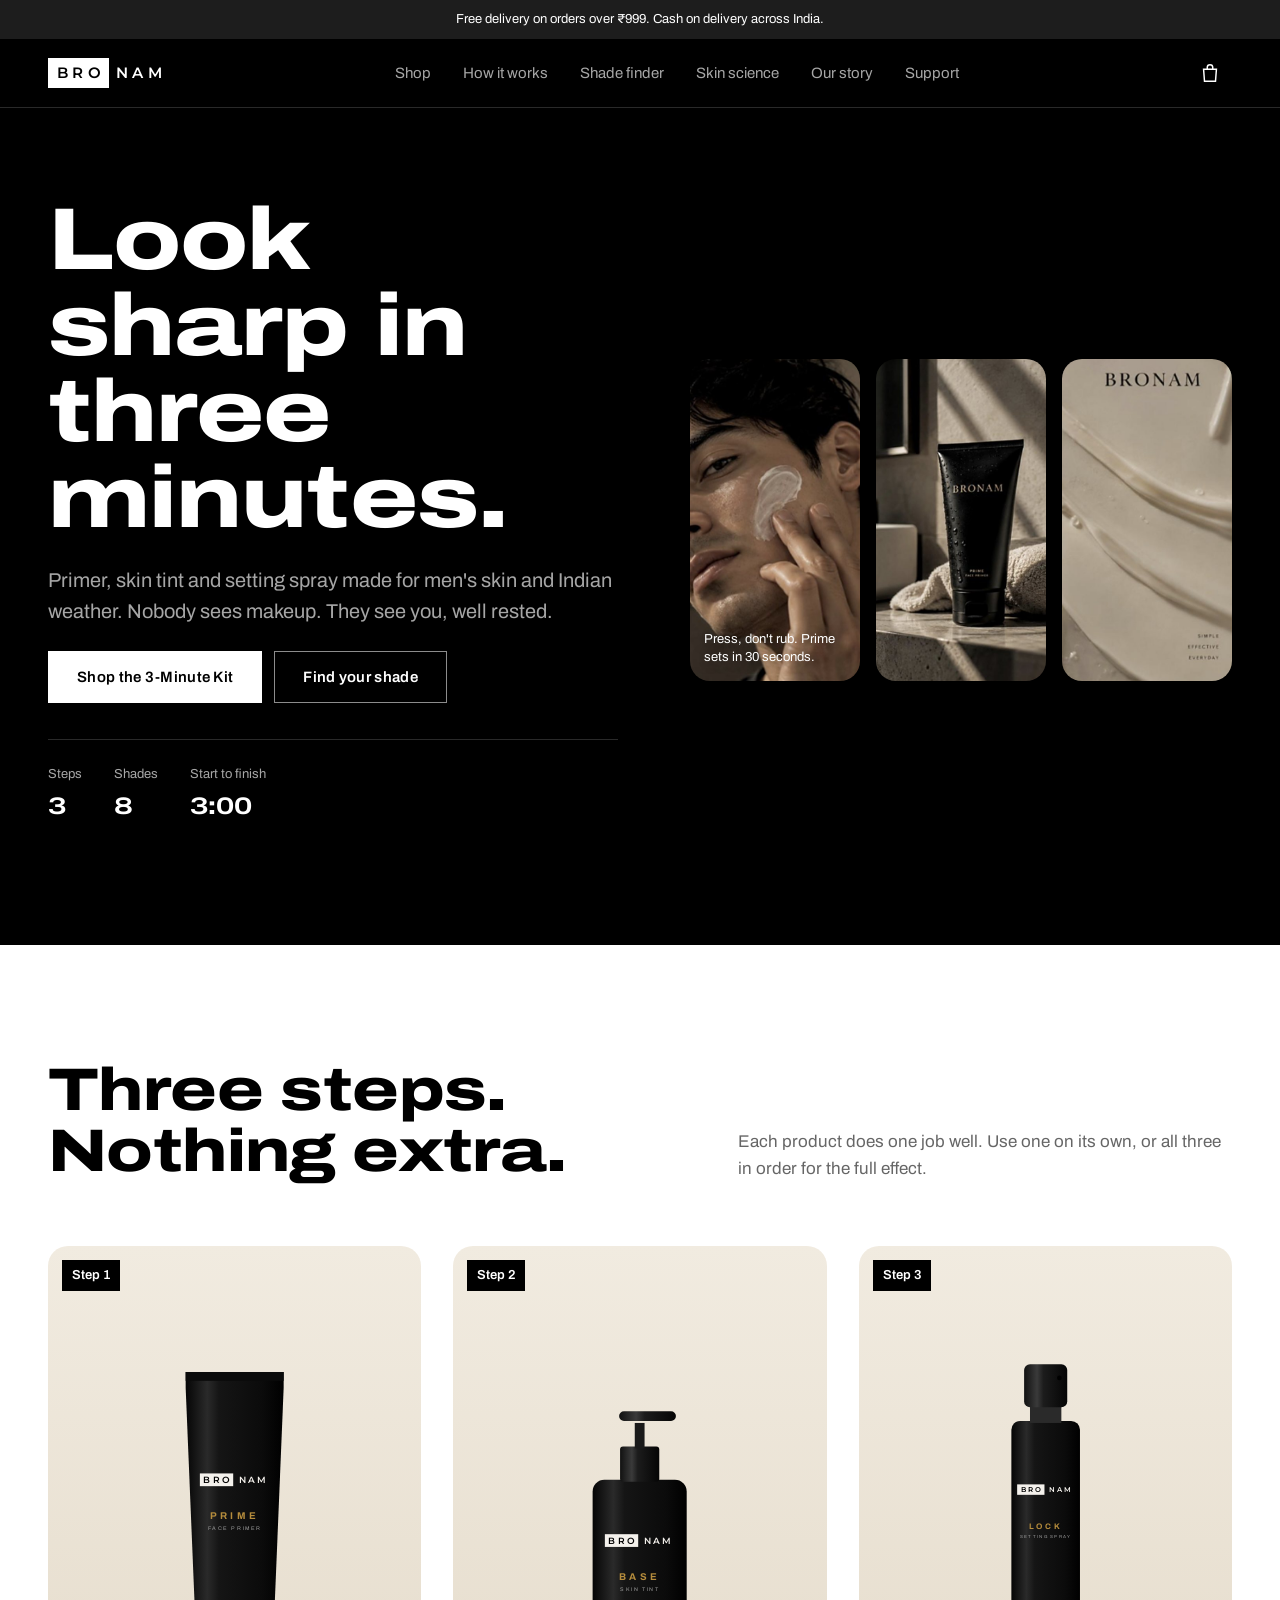
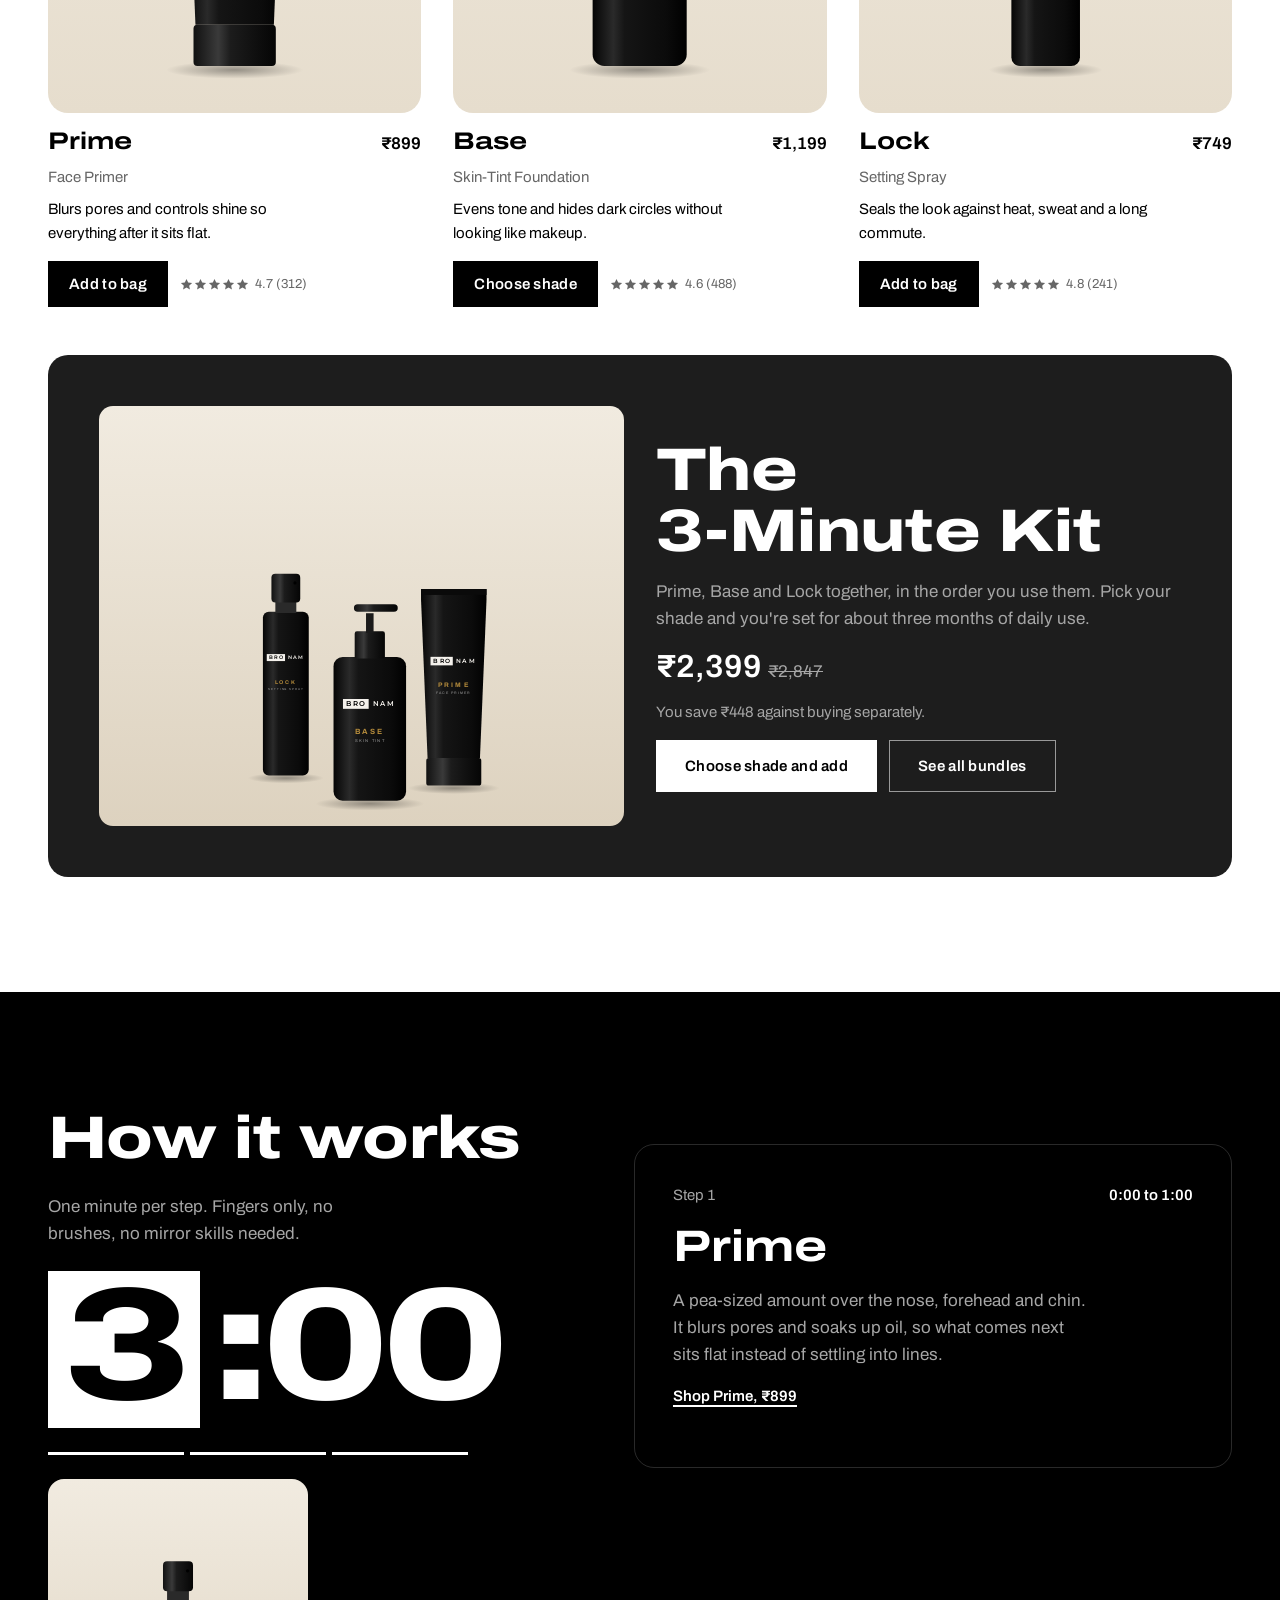
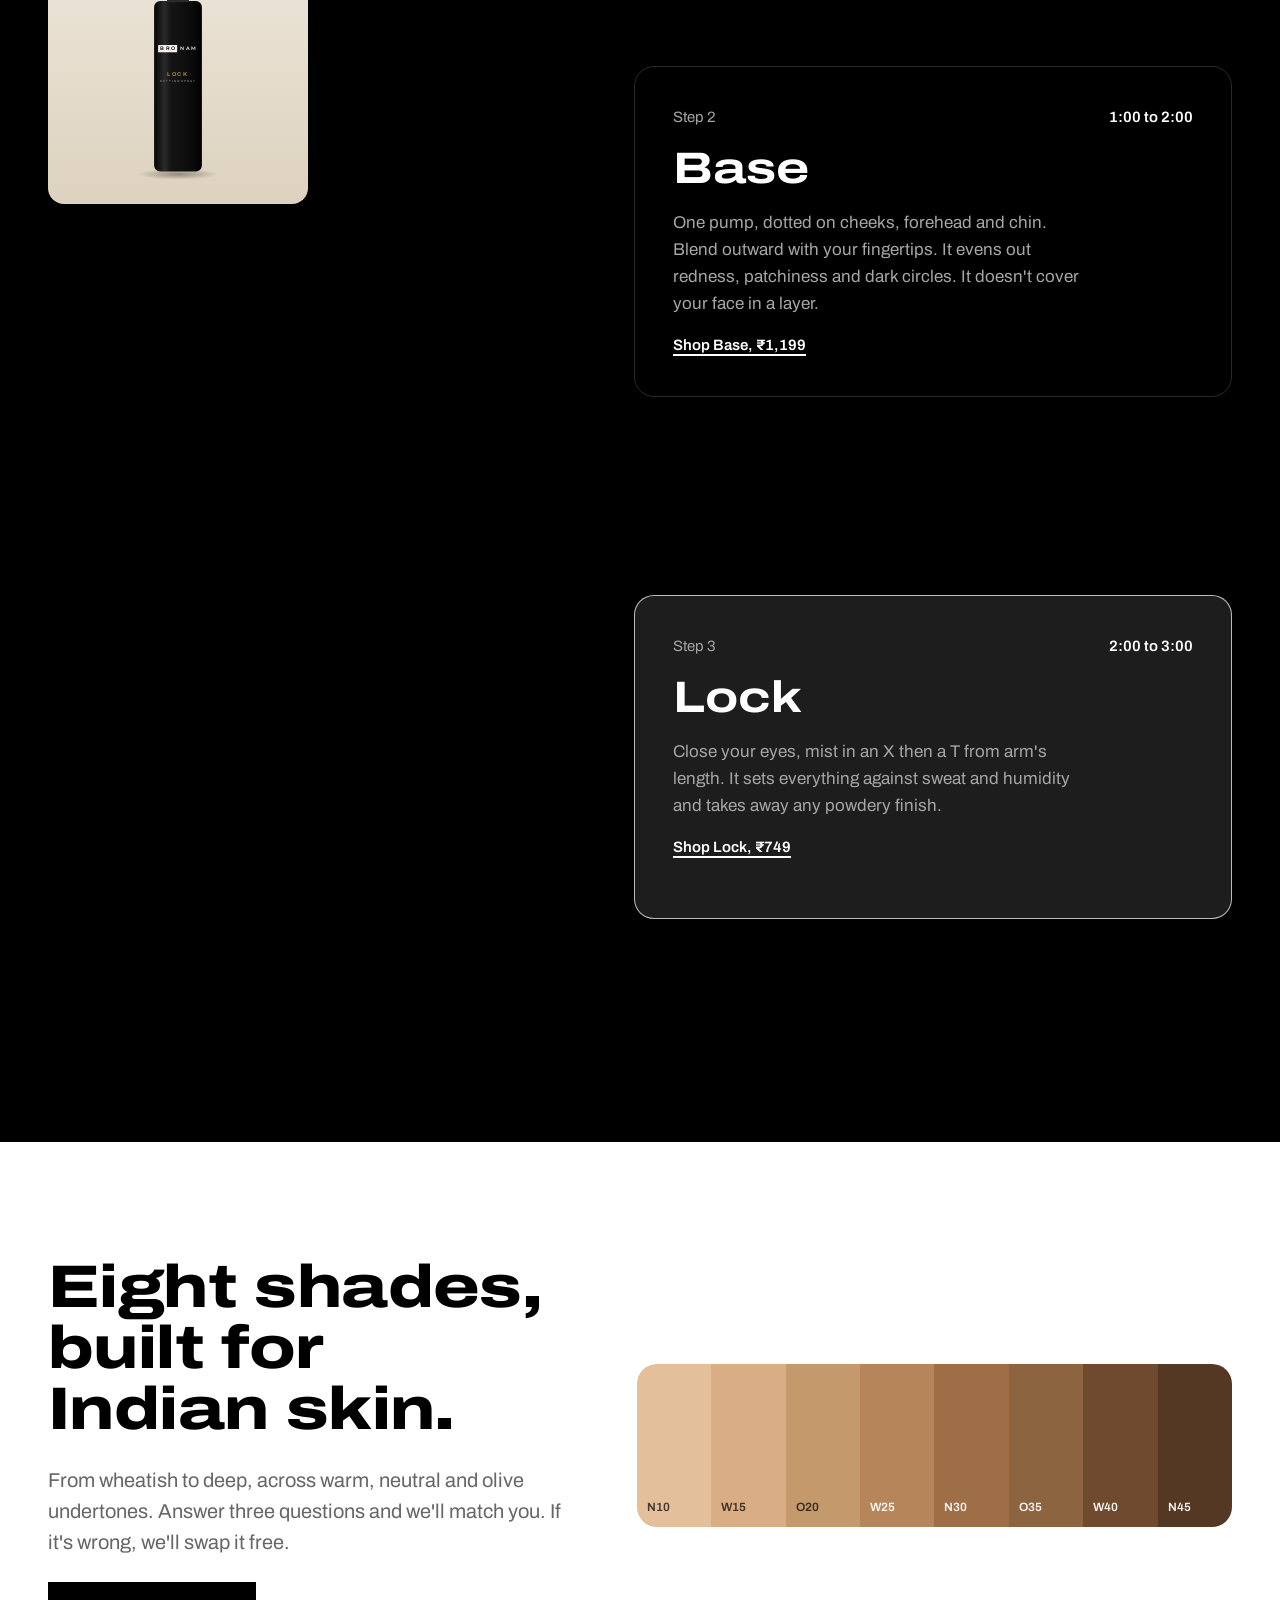
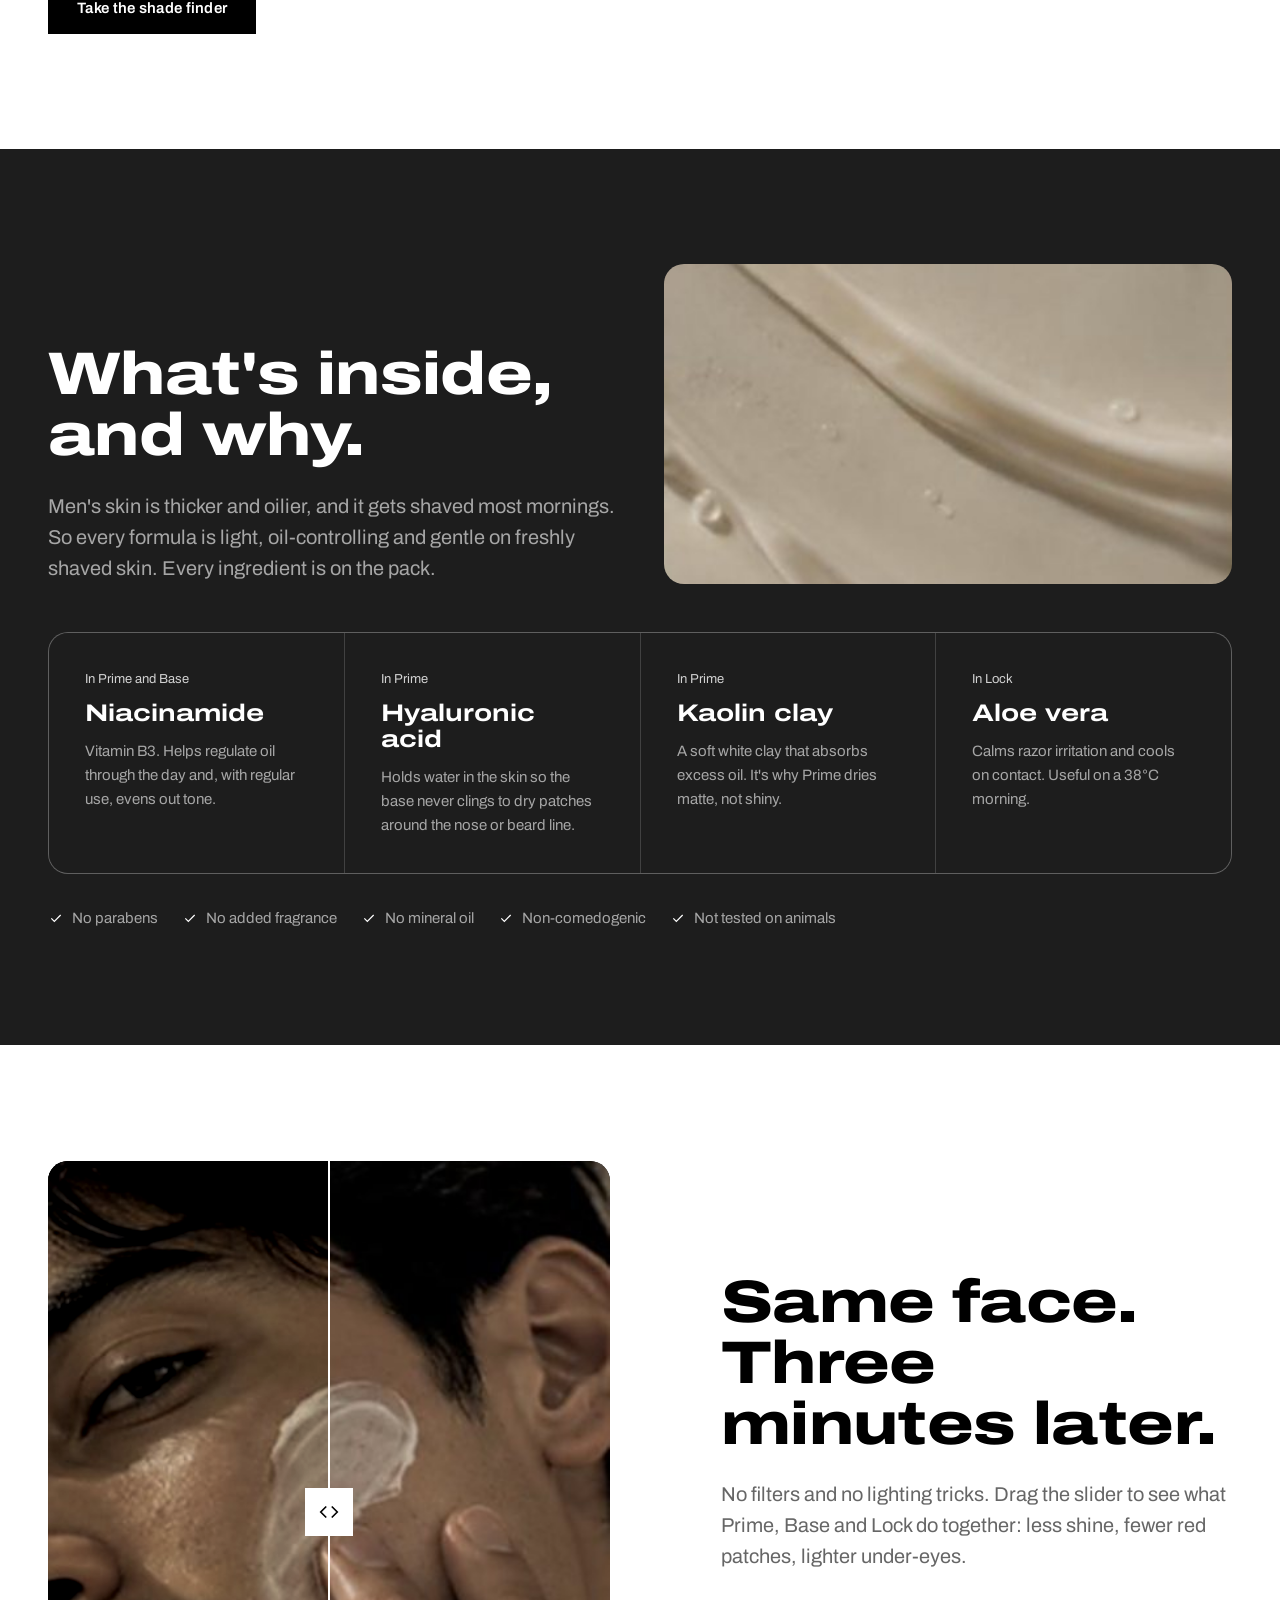
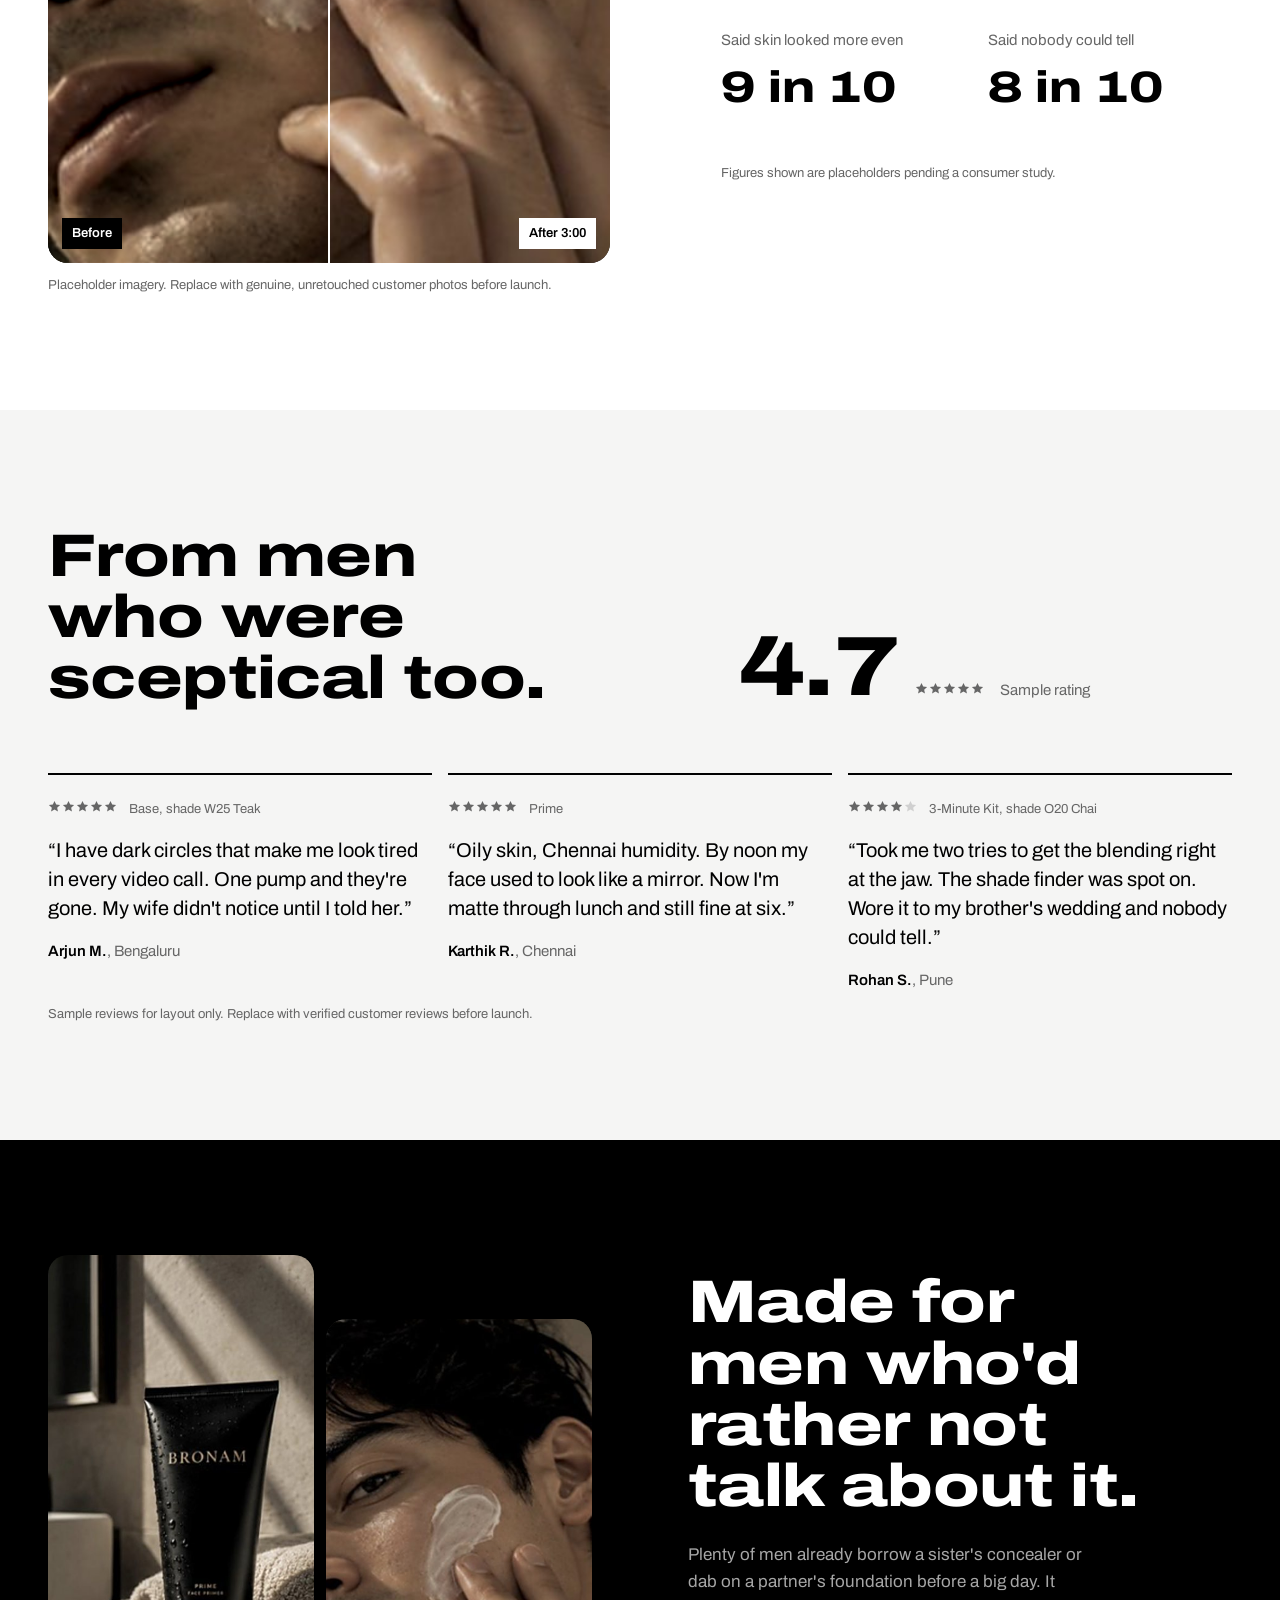
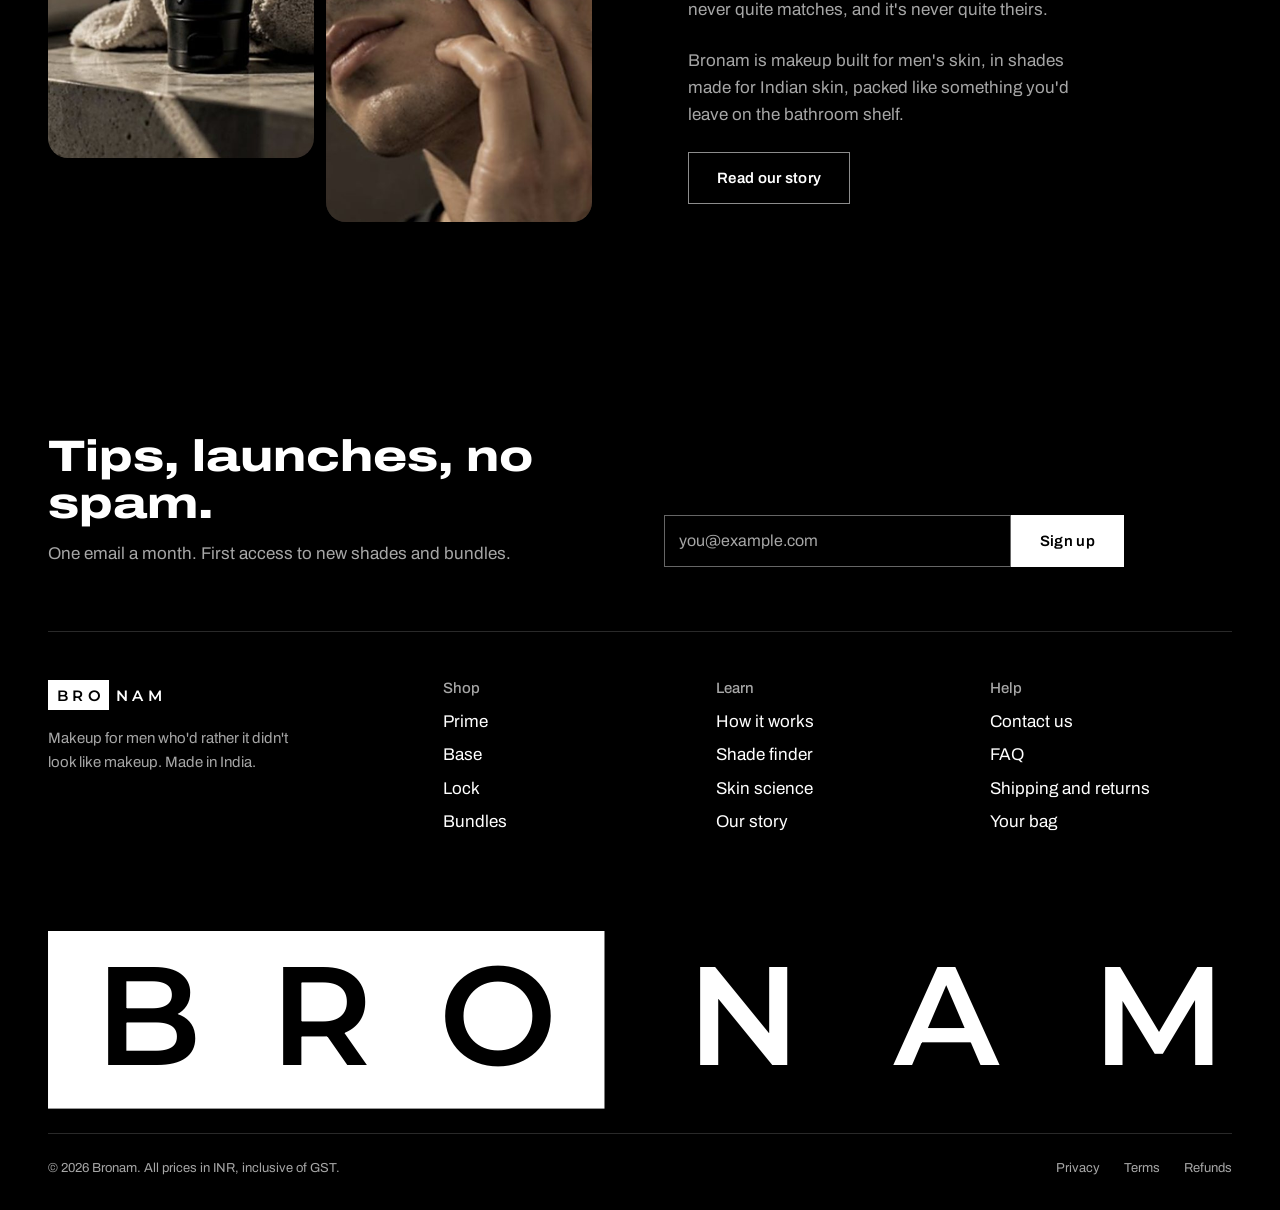
==== commit e31cd5d4: "Add single-file preview builder and label sample reviews scripts/build_preview.py bundles all pages," ====
--- a/index.html
+++ b/index.html
@@ -218,27 +218,28 @@
           <div class="reviews-summary">
             <span class="reviews-summary__score num">4.7</span>
             <span class="rating" id="summary-stars"></span>
-            <span class="muted small">Average across 1,318 reviews</span>
+            <span class="muted small">Sample rating</span>
           </div>
         </div>
         <!-- PLACEHOLDER reviews: replace with verified customer reviews (e.g. from your Shopify review app). -->
-        <div class="reviews">
+        <div class="reviews" aria-describedby="reviews-note">
           <article class="review">
             <div class="review__meta"><span data-stars="5"></span><span>Base, shade W25 Teak</span></div>
             <blockquote>“I have dark circles that make me look tired in every video call. One pump and they're gone. My wife didn't notice until I told her.”</blockquote>
-            <footer><strong>Arjun M.</strong>, Bengaluru. Verified buyer</footer>
+            <footer><strong>Arjun M.</strong>, Bengaluru</footer>
           </article>
           <article class="review">
             <div class="review__meta"><span data-stars="5"></span><span>Prime</span></div>
             <blockquote>“Oily skin, Chennai humidity. By noon my face used to look like a mirror. Now I'm matte through lunch and still fine at six.”</blockquote>
-            <footer><strong>Karthik R.</strong>, Chennai. Verified buyer</footer>
+            <footer><strong>Karthik R.</strong>, Chennai</footer>
           </article>
           <article class="review">
             <div class="review__meta"><span data-stars="4"></span><span>3-Minute Kit, shade O20 Chai</span></div>
             <blockquote>“Took me two tries to get the blending right at the jaw. The shade finder was spot on. Wore it to my brother's wedding and nobody could tell.”</blockquote>
-            <footer><strong>Rohan S.</strong>, Pune. Verified buyer</footer>
-          </article>
-        </div>
+            <footer><strong>Rohan S.</strong>, Pune</footer>
+          </article>
+        </div>
+        <p class="placeholder-note" id="reviews-note">Sample reviews for layout only. Replace with verified customer reviews before launch.</p>
       </div>
     </section>
 
